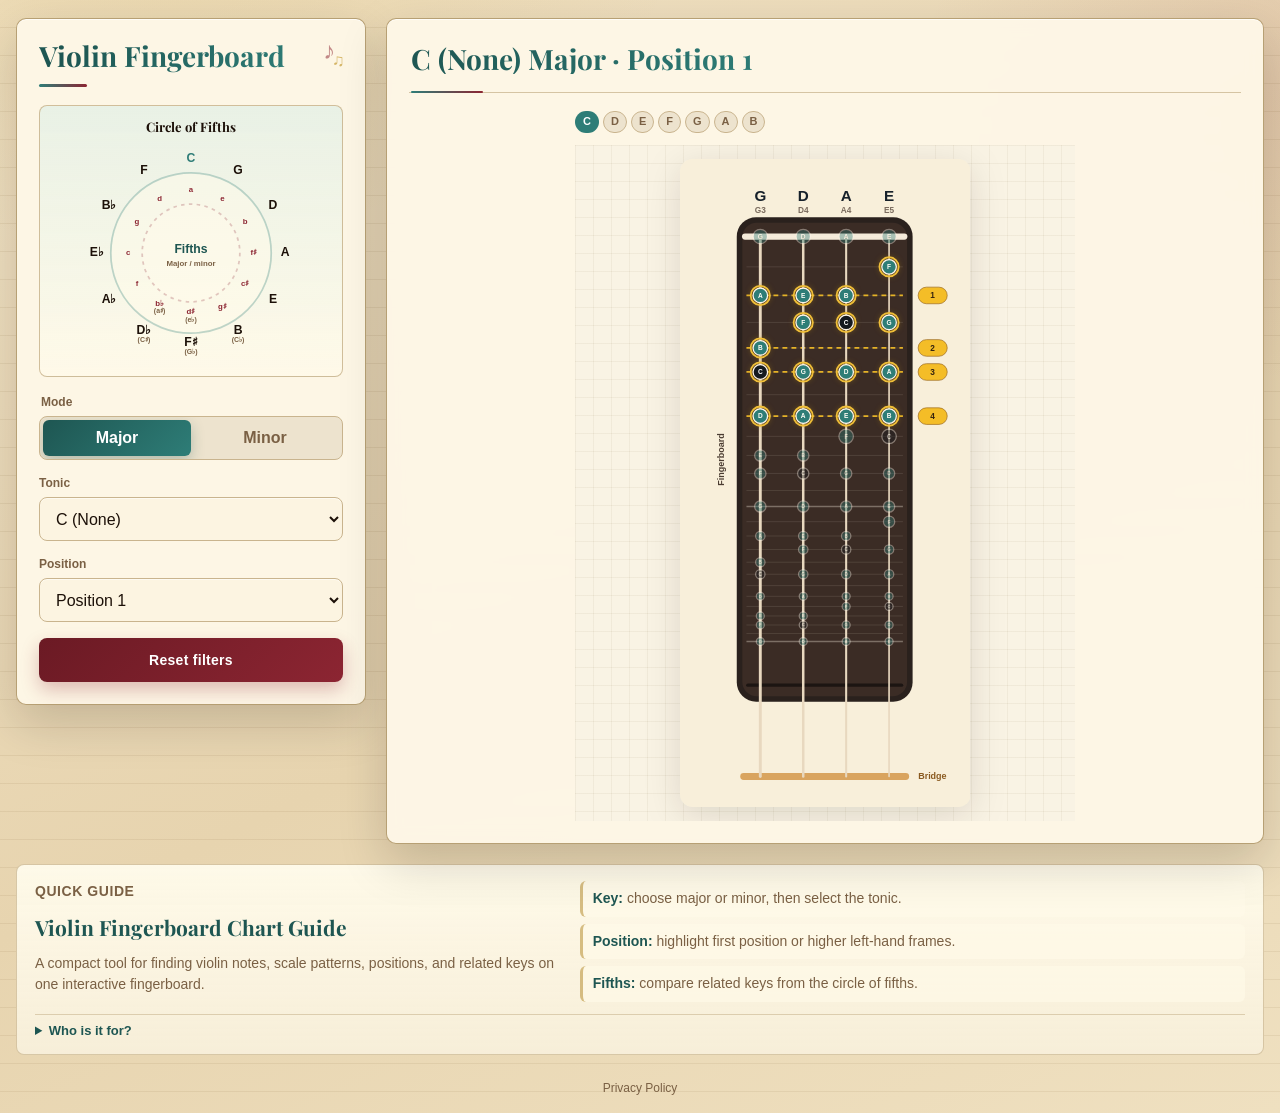
==== en/index.html @ b08e2e5d "Compact English guide layout" ====
<!doctype html>
<html lang="en" data-default-lang="en">
  <head>
    <meta charset="utf-8">
    <meta name="viewport" content="width=device-width, initial-scale=1">
    <meta name="google-site-verification" content="z76xjxY6kRkKO2FdSqYmMXT2T0Ag-CoBl6Cyi8DQak0" />
    <title>Violin Fingerboard Chart · Position Map · Circle of Fifths</title>
    <meta name="description" content="Free interactive violin fingerboard chart for notes, scales, keys, positions, and the circle of fifths. Choose a key and position to see scale patterns on the violin fingerboard.">
    <link rel="canonical" href="https://xiaoxiao0413.github.io/violin-fingerboard-map/">
    <link rel="alternate" hreflang="en" href="https://xiaoxiao0413.github.io/violin-fingerboard-map/">
    <link rel="alternate" hreflang="x-default" href="https://xiaoxiao0413.github.io/violin-fingerboard-map/">
    <meta property="og:title" content="Violin Fingerboard Chart · Position Map · Circle of Fifths">
    <meta property="og:description" content="Free interactive violin fingerboard chart for notes, scales, keys, positions, and the circle of fifths.">
    <meta property="og:type" content="website">
    <meta property="og:url" content="https://xiaoxiao0413.github.io/violin-fingerboard-map/">
    <meta property="og:image" content="https://xiaoxiao0413.github.io/violin-fingerboard-map/assets/og-image.png">
    <meta property="og:image:width" content="1200">
    <meta property="og:image:height" content="630">
    <meta name="twitter:card" content="summary_large_image">
    <meta name="twitter:title" content="Violin Fingerboard Chart · Position Map · Circle of Fifths">
    <meta name="twitter:description" content="Free interactive violin fingerboard chart for notes, scales, keys, positions, and the circle of fifths.">
    <meta name="twitter:image" content="https://xiaoxiao0413.github.io/violin-fingerboard-map/assets/og-image.png">
    <link rel="icon" href="../favicon.ico" sizes="any">
    <link rel="icon" type="image/svg+xml" href="../assets/favicon.svg">
    <link rel="apple-touch-icon" href="../assets/apple-touch-icon.png">
    <link rel="stylesheet" href="../styles.css?v=20260704-compact-guide">
    <script src="../app.js?v=20260703-no-x-scroll" defer></script>
    <script type="application/ld+json">
      {
        "@context": "https://schema.org",
        "@type": "WebApplication",
        "name": "Violin Fingerboard Chart",
        "url": "https://xiaoxiao0413.github.io/violin-fingerboard-map/",
        "applicationCategory": "EducationalApplication",
        "operatingSystem": "Any",
        "description": "Free interactive violin fingerboard chart for notes, scales, keys, positions, and the circle of fifths.",
        "inLanguage": "en",
        "isAccessibleForFree": true,
        "offers": {
          "@type": "Offer",
          "price": "0",
          "priceCurrency": "USD"
        },
        "creator": {
          "@type": "Person",
          "name": "xiaoxiao0413"
        }
      }
    </script>

    <!-- Google Analytics (GA4) -->
    <script async src="https://www.googletagmanager.com/gtag/js?id=G-2831V72LX2"></script>
    <script>
      window.dataLayer = window.dataLayer || [];
      function gtag(){dataLayer.push(arguments);}
      gtag('js', new Date());
      gtag('config', 'G-2831V72LX2');
    </script>
  </head>
  <body>
    <main class="app-shell">
      <section class="control-panel" aria-labelledby="app-title">
        <div class="brand-block">
          <h1 id="app-title" data-i18n="appTitle">Violin Fingerboard</h1>
        </div>

        <section class="fifths-wheel" aria-labelledby="fifths-title">
          <h2 id="fifths-title" data-i18n="circleTitle">Circle of Fifths for Violin</h2>
          <svg class="fifths-svg" viewBox="0 0 250 250" role="img" aria-label="Circle of Fifths">
            <circle class="fifths-ring" cx="125" cy="125" r="92" />
            <circle class="fifths-inner-ring" cx="125" cy="125" r="56" />
            <g class="fifths-major">
              <text x="125" y="17" data-key="c">C</text>
              <text x="179" y="31" data-key="g">G</text>
              <text x="219" y="71" data-key="d">D</text>
              <text x="233" y="125" data-key="a">A</text>
              <text x="219" y="179" data-key="e">E</text>
              <text x="179" y="214" data-key="b"><tspan x="179">B</tspan><tspan class="fifths-alt" x="179" dy="11">(C♭)</tspan></text>
              <text x="125" y="228" data-key="fs"><tspan x="125">F♯</tspan><tspan class="fifths-alt" x="125" dy="11">(G♭)</tspan></text>
              <text x="71" y="214" data-key="db"><tspan x="71">D♭</tspan><tspan class="fifths-alt" x="71" dy="11">(C♯)</tspan></text>
              <text x="31" y="179" data-key="ab">A♭</text>
              <text x="17" y="125" data-key="eb">E♭</text>
              <text x="31" y="71" data-key="bb">B♭</text>
              <text x="71" y="31" data-key="f">F</text>
            </g>
            <g class="fifths-minor">
              <text x="125" y="53" data-key="a">a</text>
              <text x="161" y="63" data-key="e">e</text>
              <text x="187" y="89" data-key="b">b</text>
              <text x="197" y="125" data-key="fs">f♯</text>
              <text x="187" y="161" data-key="cs">c♯</text>
              <text x="161" y="187" data-key="gs">g♯</text>
              <text x="125" y="193" data-key="ds"><tspan x="125">d♯</tspan><tspan class="fifths-alt" x="125" dy="9">(e♭)</tspan></text>
              <text x="89" y="183" data-key="bb"><tspan x="89">b♭</tspan><tspan class="fifths-alt" x="89" dy="9">(a♯)</tspan></text>
              <text x="63" y="161" data-key="f">f</text>
              <text x="53" y="125" data-key="c">c</text>
              <text x="63" y="89" data-key="g">g</text>
              <text x="89" y="63" data-key="d">d</text>
            </g>
            <text class="fifths-center" x="125" y="121" data-i18n="circleCenter">Fifths</text>
            <text class="fifths-center-sub" x="125" y="138" data-i18n="circleSub">Major / minor</text>
          </svg>
        </section>

        <form class="filters" id="filters">

          <fieldset class="field-group">
            <legend data-i18n="modeLabel">Mode</legend>
            <div class="segmented mode-segmented" role="radiogroup" aria-label="Mode">
              <label>
                <input type="radio" name="mode" value="major" checked>
                <span data-i18n="majorMode">Major</span>
              </label>
              <label>
                <input type="radio" name="mode" value="minor">
                <span data-i18n="minorMode">Minor</span>
              </label>
            </div>
          </fieldset>

          <label class="field">
            <span data-i18n="tonicLabel">Tonic</span>
            <select id="tonic" name="tonic"></select>
          </label>

          <label class="field">
            <span data-i18n="positionLabel">Position</span>
            <select id="position" name="position"></select>
          </label>

          <button class="reset-button" type="button" id="reset" data-i18n="resetButton">Reset filters</button>
        </form>

        <!-- Reserved ad slot (sidebar, ~300x250). Hidden until traffic justifies running ads.
             To activate: remove "ad-slot--reserved" class and drop the ad network's embed code inside. -->
        <div class="ad-slot ad-slot--sidebar ad-slot--reserved" aria-hidden="true" data-ad-slot="sidebar-300x250"></div>
      </section>

      <section class="result-panel" aria-live="polite">
        <div class="result-head">
          <div>
            <h2 id="result-title">All Keys · Major</h2>
          </div>
        </div>

        <div id="results" class="diagram-grid"></div>
      </section>

      <!-- Reserved ad slot (full-width banner, ~728x90 / responsive). Hidden until traffic justifies running ads. -->
      <div class="ad-slot ad-slot--banner ad-slot--reserved" aria-hidden="true" data-ad-slot="banner-728x90"></div>

      <section class="learning-guide" aria-labelledby="guide-title">
        <div class="guide-intro">
          <p class="guide-kicker">Quick guide</p>
          <h2 id="guide-title">Violin Fingerboard Chart Guide</h2>
          <p>
            A compact tool for finding violin notes, scale patterns, positions, and related keys on one
            interactive fingerboard.
          </p>
        </div>

        <ul class="guide-list">
          <li><strong>Key:</strong> choose major or minor, then select the tonic.</li>
          <li><strong>Position:</strong> highlight first position or higher left-hand frames.</li>
          <li><strong>Fifths:</strong> compare related keys from the circle of fifths.</li>
        </ul>

        <details class="guide-faq">
          <summary>Who is it for?</summary>
          <p>
            This chart is useful for beginners learning note names and for players reviewing violin scales,
            key signatures, and position changes. It supports major and minor scale views.
          </p>
        </details>
      </section>

      <footer class="site-footer">
        <a href="../privacy.html">Privacy Policy</a>
      </footer>
    </main>
  </body>
</html>
---- styles.css ----
@import url('https://fonts.googleapis.com/css2?family=Playfair+Display:ital,wght@0,500;0,700;0,900;1,500;1,700&display=swap');

/* ─── Unified Musical Colour System ─────────────────────────────
   Palette: Aged Parchment × Patina Brass × Violin Burgundy × India Ink
   ──────────────────────────────────────────────────────────────── */
:root {
  color-scheme: light;
  --ink:          #1c1008;          /* India ink – near-black warm */
  --muted:        #7a6044;          /* warm brown-gray */
  --soft:         #ede3ce;          /* light parchment */
  --line:         #c9b48e;          /* warm tan borders */
  --panel:        rgba(253, 246, 230, 0.98);   /* warm cream panel (lifts off bg) */
  --panel-solid:  #fcf4e1;          /* solid warm cream */
  --page:         #f5ecda;          /* parchment page */
  --teal:         #2e7d77;          /* patina brass / verdigris */
  --teal-dark:    #1e5652;          /* deep instrument metal */
  --teal-soft:    #d2eeeb;          /* light teal tint */
  --accent:       #8c2532;          /* deep burgundy – violin red */
  --accent-soft:  #f2dde0;          /* light blush */
  --gold:         #b8870c;          /* dark goldenrod */
  --gold-soft:    #fdf0c4;
  --string:       #3d2b18;          /* warm dark brown */
  --shadow:       0 18px 48px rgba(20, 10, 4, 0.17);
  --shadow-soft:  0 8px 24px rgba(20, 10, 4, 0.10);
  /* Typography: serif only for page titles, sans everywhere else.
     CJK falls through to YaHei/PingFang so Chinese matches the body. */
  --font-sans:  Inter, "Segoe UI", "Microsoft YaHei", "PingFang SC", Arial, sans-serif;
  --font-serif: 'Playfair Display', Georgia, "Microsoft YaHei", "PingFang SC", serif;
}

* {
  box-sizing: border-box;
}

/* ─── Page Background: Warm Parchment + Ruled Staff Lines ────── */
body {
  margin: 0;
  min-height: 100vh;
  overflow-x: hidden;
  color: var(--ink);
  background:
    repeating-linear-gradient(
      transparent 0, transparent 27px,
      rgba(110, 78, 32, 0.085) 27px, rgba(110, 78, 32, 0.085) 28px
    ),
    radial-gradient(ellipse 900px 600px at 8% -8%, rgba(184, 135, 12, 0.14), transparent 62%),
    radial-gradient(ellipse 700px 500px at 102% 6%, rgba(140, 37, 50, 0.10), transparent 58%),
    linear-gradient(155deg, #f1e2c4 0%, #e7d4af 55%, #efe0c0 100%);
  background-size: auto, 140% 140%, 140% 140%, auto;
  background-position: 0 0, 0% 0%, 100% 0%, 0 0;
  animation: drift-blobs 30s ease-in-out infinite alternate;
  font-family: var(--font-sans);
}

@keyframes drift-blobs {
  0%   { background-position: 0 0, 0%  0%,  100% 0%, 0 0; }
  100% { background-position: 0 0, 7% 12%,  90% 16%, 0 0; }
}

button,
select,
input {
  font: inherit;
}

button,
select {
  transition: border-color 0.18s ease, background 0.18s ease,
              box-shadow 0.18s ease, transform 0.18s ease;
}

/* ─── Layout Shell ───────────────────────────────────────────── */
.app-shell {
  display: grid;
  grid-template-columns: minmax(270px, 350px) minmax(0, 1fr);
  gap: 20px;
  width: min(1440px, calc(100% - 32px));
  min-height: 100vh;
  margin: 0 auto;
  padding: 18px 0;
}

.control-panel,
.result-panel {
  background: var(--panel);
  border: 1px solid rgba(176, 150, 104, 0.9);
  border-radius: 10px;
  box-shadow:
    0 1px 0 rgba(255, 255, 255, 0.7) inset,
    var(--shadow);
  backdrop-filter: blur(8px);
}

/* ─── Control Panel ──────────────────────────────────────────── */
.control-panel {
  position: sticky;
  top: 16px;
  align-self: start;
  display: flex;
  flex-direction: column;
  gap: 16px;
  padding: 22px;
}

/* ─── Brand Block ────────────────────────────────────────────── */
.brand-block {
  position: relative;
  padding-bottom: 2px;
}

.brand-block::before {
  position: absolute;
  top: -4px;
  right: 8px;
  color: var(--accent);
  font-size: 24px;
  opacity: 0.52;
  content: "♪";
  animation: note-float 4s ease-in-out infinite;
}

.brand-block::after {
  position: absolute;
  top: 10px;
  right: -2px;
  color: var(--gold);
  font-size: 17px;
  opacity: 0.58;
  content: "♫";
  animation: note-float 4s ease-in-out infinite 1.2s;
}

@keyframes note-float {
  0%, 100% { transform: translateY(0) rotate(0deg); }
  50%       { transform: translateY(-6px) rotate(7deg); }
}

/* ─── Typography ─────────────────────────────────────────────── */
.eyebrow {
  margin: 0 0 8px;
  color: var(--teal-dark);
  font-family: var(--font-sans);
  font-size: 11px;
  font-weight: 700;
  letter-spacing: 0.08em;
  text-transform: uppercase;
}

h1,
h2,
h3,
p {
  margin-top: 0;
}

h1 {
  margin-bottom: 0;
  font-family: var(--font-serif);
  font-size: 28px;
  line-height: 1.1;
  letter-spacing: 0;
  background: linear-gradient(115deg, var(--teal-dark) 5%, var(--teal) 40%, var(--accent) 75%, var(--gold) 100%);
  background-size: 220% 100%;
  background-clip: text;
  -webkit-background-clip: text;
  color: transparent;
  -webkit-text-fill-color: transparent;
  animation: title-shine 9s ease-in-out infinite alternate;
}

@keyframes title-shine {
  0%   { background-position: 0% 50%; }
  100% { background-position: 100% 50%; }
}

h1::after {
  display: block;
  width: 48px;
  height: 3px;
  margin-top: 12px;
  border-radius: 999px;
  background: linear-gradient(90deg, var(--teal), var(--accent));
  content: "";
}

h2 {
  margin-bottom: 0;
  font-family: var(--font-serif);
  font-size: 28px;
  line-height: 1.12;
  letter-spacing: 0;
}

/* ─── Circle of Fifths ───────────────────────────────────────── */
.fifths-wheel {
  display: grid;
  gap: 10px;
  justify-items: center;
  padding: 13px 12px 14px;
  border: 1px solid rgba(201, 180, 142, 0.85);
  border-radius: 8px;
  background:
    linear-gradient(180deg, rgba(210, 238, 235, 0.45), rgba(255, 250, 233, 0.95)),
    var(--panel-solid);
}

.fifths-wheel h2 {
  margin: 0;
  color: var(--ink);
  font-size: 13px;
  font-weight: 700;
  line-height: 1.2;
}

.fifths-svg {
  display: block;
  width: min(100%, 218px);
  height: auto;
}

.fifths-ring {
  fill: rgba(255, 250, 233, 0.45);
  stroke: rgba(46, 125, 119, 0.3);
  stroke-width: 2;
}

.fifths-inner-ring {
  fill: rgba(255, 250, 233, 0.38);
  stroke: rgba(140, 37, 50, 0.24);
  stroke-width: 2;
  stroke-dasharray: 4 5;
}

.fifths-major text,
.fifths-minor text,
.fifths-center,
.fifths-center-sub {
  text-anchor: middle;
  dominant-baseline: middle;
}

.fifths-major text {
  fill: var(--ink);
  font-size: 14px;
  font-weight: 900;
}

.fifths-minor text {
  fill: var(--accent);
  font-size: 9px;
  font-weight: 900;
}

.fifths-center {
  fill: var(--teal-dark);
  font-size: 14px;
  font-weight: 900;
}

.fifths-center-sub {
  fill: var(--muted);
  font-size: 9px;
  font-weight: 800;
}

.fifths-alt {
  fill: var(--muted);
  font-size: 8px;
  font-weight: 800;
}

/* Interactive circle of fifths */
.fifths-major text[data-key],
.fifths-minor text[data-key] {
  cursor: pointer;
  transition: fill 0.15s ease;
}

.fifths-major text[data-key]:hover {
  fill: var(--teal);
}

.fifths-minor text[data-key]:hover {
  fill: var(--teal-dark);
}

.fifths-major text[data-selected],
.fifths-minor text[data-selected] {
  fill: var(--teal);
}

/* ─── Filters ────────────────────────────────────────────────── */
.filters {
  display: grid;
  gap: 16px;
  padding-top: 2px;
}

.field-group {
  min-width: 0;
  margin: 0;
  padding: 0;
  border: 0;
}

legend,
.field > span {
  display: block;
  margin-bottom: 7px;
  color: var(--muted);
  font-size: 12px;
  font-weight: 800;
}

/* Mode Toggle */
.segmented {
  display: grid;
  grid-template-columns: 1fr 1fr;
  width: 100%;
  min-height: 44px;
  overflow: hidden;
  padding: 3px;
  border: 1px solid var(--line);
  border-radius: 8px;
  background: var(--soft);
}

.mode-segmented {
  grid-template-columns: repeat(2, minmax(0, 1fr));
}

.segmented label {
  position: relative;
  display: grid;
  min-width: 0;
  cursor: pointer;
}

.segmented input {
  position: absolute;
  inset: 0;
  opacity: 0;
}

.segmented span {
  display: grid;
  place-items: center;
  min-height: 36px;
  padding: 0 12px;
  color: var(--muted);
  font-weight: 800;
  border-radius: 6px;
  transition: background 0.2s ease, color 0.2s ease, box-shadow 0.2s ease;
}

.segmented input:checked + span {
  color: #ffffff;
  background: linear-gradient(135deg, var(--teal-dark), var(--teal));
  box-shadow: 0 5px 14px rgba(30, 86, 82, 0.28);
}

.segmented label:hover span {
  color: var(--teal-dark);
}

.segmented label:hover input:checked + span {
  color: #ffffff;
}

.segmented input:focus-visible + span {
  outline: 3px solid rgba(46, 125, 119, 0.28);
  outline-offset: -3px;
}

.field {
  display: block;
}

/* Dropdowns */
select,
input[type="number"] {
  width: 100%;
  min-height: 44px;
  padding: 0 38px 0 12px;
  color: var(--ink);
  border: 1px solid var(--line);
  border-radius: 8px;
  background: var(--panel-solid);
  box-shadow: inset 0 1px 0 rgba(255, 255, 255, 0.55);
}

select:hover,
input[type="number"]:hover {
  border-color: rgba(46, 125, 119, 0.45);
}

input[type="number"] {
  padding-right: 12px;
}

select:focus,
input[type="number"]:focus {
  outline: 3px solid rgba(46, 125, 119, 0.2);
  border-color: var(--teal);
}

/* Reset Button – Burgundy, musical feel */
.reset-button {
  min-height: 44px;
  color: #ffffff;
  border: 0;
  border-radius: 8px;
  background: linear-gradient(135deg, #6b1a24, var(--accent));
  box-shadow: 0 8px 18px rgba(140, 37, 50, 0.28);
  cursor: pointer;
  font-family: var(--font-sans);
  font-weight: 700;
  font-size: 14px;
  letter-spacing: 0.02em;
  transition: box-shadow 0.2s ease, background 0.2s ease, transform 0.2s ease;
}

.reset-button:hover {
  transform: translateY(-1px);
  box-shadow: 0 12px 24px rgba(140, 37, 50, 0.36);
}

.reset-button:active {
  transform: translateY(0);
}

/* ─── Result Panel ───────────────────────────────────────────── */
.result-panel {
  display: flex;
  flex-direction: column;
  gap: 18px;
  min-width: 0;
  padding: 22px;
}

.result-head {
  position: relative;
  display: flex;
  align-items: flex-start;
  justify-content: space-between;
  gap: 16px;
  padding: 2px 2px 18px;
  border-bottom: 1px solid rgba(201, 180, 142, 0.75);
}

/* Gradient accent line under result heading */
.result-head::after {
  position: absolute;
  left: 2px;
  bottom: -1px;
  width: 72px;
  height: 2px;
  border-radius: 999px;
  background: linear-gradient(90deg, var(--teal), var(--accent));
  content: "";
}

/* Result title gradient */
#result-title {
  background: linear-gradient(115deg, var(--teal-dark) 0%, var(--teal) 48%, var(--accent) 100%);
  background-size: 220% 100%;
  background-clip: text;
  -webkit-background-clip: text;
  color: transparent;
  -webkit-text-fill-color: transparent;
  animation: title-shine 9s ease-in-out infinite alternate;
}

/* ─── Diagram Grid ───────────────────────────────────────────── */
.diagram-grid {
  display: grid;
  grid-template-columns: repeat(auto-fill, minmax(290px, 1fr));
  gap: 18px;
  align-items: start;
}

.diagram-grid[data-layout="single"] {
  grid-template-columns: minmax(290px, 500px);
  justify-content: center;
}

/* 单图布局：去掉多余的卡片包装，避免与结果面板形成「框中框」 */
.diagram-grid[data-layout="single"] .diagram-card {
  border: 0;
  border-radius: 0;
  background: transparent;
  box-shadow: none;
}

.diagram-grid[data-layout="single"] .diagram-card:hover {
  transform: none;
  box-shadow: none;
}

.diagram-grid[data-layout="single"] .formula-card-head {
  padding: 0 0 12px;
  background: none;
  border-bottom: 0;
}

.diagram-grid[data-layout="single"] .formula-card-head::after {
  content: none;
}

.diagram-grid[data-layout="single"] .fingerboard-media {
  padding-left: 0;
  padding-right: 0;
}

/* ─── Diagram Card ───────────────────────────────────────────── */
.diagram-card {
  min-width: 0;
  overflow: hidden;
  border: 1px solid rgba(201, 180, 142, 0.8);
  border-top: 4px solid var(--key-color, var(--teal));
  border-radius: 8px;
  background: var(--panel-solid);
  box-shadow: var(--shadow-soft);
  animation: card-in 0.26s ease both;
  transition: transform 0.2s ease, border-color 0.2s ease, box-shadow 0.2s ease;
}

.diagram-card:hover {
  border-color: rgba(110, 78, 32, 0.22);
  border-top-color: var(--key-color, var(--teal));
  box-shadow: 0 16px 36px rgba(20, 10, 4, 0.18);
  transform: translateY(-2px);
}

.formula-card {
  display: grid;
  grid-template-rows: auto auto auto;
}

/* Card header with subtle parchment + musical watermark */
.formula-card-head {
  position: relative;
  display: grid;
  gap: 6px;
  padding: 15px 16px 13px;
  border-bottom: 1px solid rgba(201, 180, 142, 0.65);
  background: linear-gradient(180deg, var(--panel-solid), rgba(245, 236, 213, 0.55));
  overflow: hidden;
}

.formula-card-head::after {
  content: "♩";
  position: absolute;
  right: 10px;
  bottom: 5px;
  font-size: 30px;
  color: var(--key-color, var(--teal));
  opacity: 0.1;
  pointer-events: none;
  line-height: 1;
}

.formula-card-head h3 {
  margin: 0;
  padding: 0;
  font-family: var(--font-sans);
  font-weight: 800;
  color: var(--key-color, var(--teal-dark));
  font-size: 17px;
  line-height: 1.25;
  border-radius: 0;
  background: none;
}

.formula-card-head p {
  margin: 0;
  color: var(--muted);
  font-size: 13px;
  font-weight: 700;
  line-height: 1.35;
}

/* Scale note badges */
.scale-notes {
  display: flex;
  flex-wrap: wrap;
  gap: 4px;
  margin: 0;
}

.scale-note {
  display: inline-flex;
  align-items: center;
  padding: 1px 7px;
  font-size: 11px;
  font-weight: 800;
  color: var(--muted);
  background: var(--soft);
  border: 1px solid var(--line);
  border-radius: 999px;
  line-height: 1.6;
}

.scale-note-tonic {
  color: #ffffff;
  background: var(--key-color, var(--teal));
  border-color: transparent;
}

/* ─── Fingerboard Diagram ────────────────────────────────────── */
.fingerboard-media {
  position: relative;
  display: flex;
  justify-content: center;
  min-width: 0;
  padding: 14px;
  overflow: hidden;
  /* Warm grid – like manuscript staff paper */
  background:
    linear-gradient(rgba(110, 78, 32, 0.06) 1px, transparent 1px),
    linear-gradient(90deg, rgba(110, 78, 32, 0.06) 1px, transparent 1px),
    #f9f3e4;
  background-size: 18px 18px, 18px 18px, auto;
  cursor: zoom-in;
}

/* Zoom hint icon */
.fingerboard-media::after {
  content: "⤢";
  position: absolute;
  bottom: 10px;
  right: 10px;
  width: 26px;
  height: 26px;
  display: flex;
  align-items: center;
  justify-content: center;
  font-size: 13px;
  color: var(--teal-dark);
  background: rgba(255, 250, 233, 0.92);
  border: 1px solid rgba(46, 125, 119, 0.22);
  border-radius: 50%;
  opacity: 0;
  transition: opacity 0.2s ease;
  pointer-events: none;
}

.fingerboard-media:hover::after {
  opacity: 1;
}

.fingerboard-svg {
  display: block;
  width: auto;
  height: auto;
  max-width: min(100%, 430px);
  max-height: 72vh;
  border-radius: 8px;
  filter: drop-shadow(0 8px 18px rgba(20, 10, 4, 0.12));
}

.fingerboard-svg text,
.fifths-svg text {
  font-family: var(--font-sans);
}

.fingerboard-media:focus-visible .fingerboard-svg {
  outline: 3px solid rgba(46, 125, 119, 0.28);
  outline-offset: 2px;
}

/* Note dots */
.note-dot {
  transition: opacity 0.15s ease, filter 0.15s ease;
}

.note-dot.note-dim {
  opacity: 0.38;
}

.note-dot.note-in-position circle:last-of-type {
  filter: drop-shadow(0 0 5px rgba(184, 135, 12, 0.9));
}

/* ─── Animations ─────────────────────────────────────────────── */
@keyframes card-in {
  from {
    opacity: 0;
    transform: translateY(8px);
  }
  to {
    opacity: 1;
    transform: none;
  }
}

@media (prefers-reduced-motion: reduce) {
  *,
  *::before,
  *::after {
    animation: none !important;
    transition: none !important;
  }
}

/* ─── Diagram Media (image-based cards, legacy) ──────────────── */
.diagram-media {
  position: relative;
  display: grid;
  place-items: center;
  min-height: 380px;
  padding: 70px 28px 28px;
  overflow: hidden;
  background:
    linear-gradient(rgba(110, 78, 32, 0.06) 1px, transparent 1px),
    linear-gradient(90deg, rgba(110, 78, 32, 0.06) 1px, transparent 1px),
    linear-gradient(180deg, #fdf8ec, #f5ecda);
  background-size: 22px 22px, 22px 22px, auto;
}

.diagram-pill {
  position: absolute;
  top: 18px;
  left: 50%;
  z-index: 2;
  max-width: calc(100% - 34px);
  padding: 8px 14px 10px;
  color: #ffffff;
  font-family: var(--font-sans);
  font-size: 22px;
  font-weight: 800;
  line-height: 1;
  text-align: center;
  white-space: nowrap;
  border-radius: 8px;
  background: var(--teal-dark);
  box-shadow: 0 8px 16px rgba(30, 86, 82, 0.24);
  transform: translateX(-50%);
}

.position-mark {
  position: absolute;
  top: 78px;
  right: 24px;
  z-index: 2;
  color: var(--ink);
  font-weight: 900;
}

.diagram-image {
  position: relative;
  z-index: 1;
  display: block;
  width: min(82%, 260px);
  border-radius: 8px;
  box-shadow: 0 10px 22px rgba(20, 10, 4, 0.15);
  cursor: zoom-in;
  transition: transform 0.18s ease;
}

.diagram-svg {
  display: block;
  width: 100%;
  height: auto;
}

.diagram-image:hover,
.diagram-image:focus-visible {
  transform: scale(1.02);
}

.diagram-image:focus-visible {
  outline: 3px solid rgba(46, 125, 119, 0.42);
  outline-offset: 2px;
}

.diagram-missing {
  display: grid;
  place-items: center;
  width: min(78%, 250px);
  min-height: 220px;
  color: var(--muted);
  border: 2px dashed var(--line);
  border-radius: 8px;
  background: rgba(255, 250, 233, 0.6);
}

/* ─── Lightbox ───────────────────────────────────────────────── */
.lightbox {
  max-width: min(94vw, 620px);
  padding: 16px;
  border: 0;
  border-radius: 8px;
  background: var(--panel-solid);
  box-shadow: var(--shadow);
}

.lightbox::backdrop {
  background: rgba(18, 9, 4, 0.74);
  backdrop-filter: blur(6px);
}

@keyframes lightbox-in {
  from {
    opacity: 0;
    transform: scale(0.94) translateY(10px);
  }
  to {
    opacity: 1;
    transform: none;
  }
}

.lightbox[open] {
  animation: lightbox-in 0.28s cubic-bezier(0.34, 1.1, 0.64, 1) both;
}

.lightbox figure {
  margin: 0;
  text-align: center;
}

.lightbox-media {
  margin: 0 auto;
  width: min(84vw, 480px);
}

.lightbox-media svg {
  display: block;
  width: 100%;
  height: auto;
  max-height: 78vh;
  border-radius: 8px;
}

.lightbox figcaption {
  margin-top: 10px;
  color: var(--ink);
  font-family: var(--font-sans);
  font-weight: 700;
}

.lightbox-close {
  position: absolute;
  top: 10px;
  right: 10px;
  width: 36px;
  height: 36px;
  display: grid;
  place-items: center;
  color: #ffffff;
  font-size: 22px;
  line-height: 1;
  border: 0;
  border-radius: 50%;
  background: var(--teal-dark);
  cursor: pointer;
  transition: background 0.15s ease, transform 0.15s ease;
}

.lightbox-close::before {
  content: "×";
}

.lightbox-close:hover {
  background: var(--accent);
  transform: scale(1.06) rotate(90deg);
}

/* ─── Diagram Caption (legacy image cards) ───────────────────── */
.diagram-caption {
  display: grid;
  grid-template-columns: auto minmax(0, 1fr);
  gap: 8px 12px;
  align-items: center;
  min-height: 74px;
  padding: 12px 14px 14px;
  border-top: 1px solid rgba(201, 180, 142, 0.75);
  background: rgba(255, 250, 233, 0.7);
}

h3 {
  margin-bottom: 0;
  padding: 6px 10px;
  color: var(--ink);
  font-family: var(--font-sans);
  font-weight: 700;
  font-size: 16px;
  line-height: 1.25;
  border-radius: 6px;
  background: var(--teal-soft);
}

.diagram-caption p {
  margin-bottom: 0;
  color: var(--muted);
  font-size: 13px;
  line-height: 1.35;
}

/* ─── Responsive ─────────────────────────────────────────────── */
@media (max-width: 960px) {
  .control-panel {
    position: static;
  }
}

@media (max-width: 760px) {
  html,
  body {
    width: 100%;
    max-width: 100%;
    overflow-x: hidden;
  }

  .app-shell {
    grid-template-columns: 1fr;
    width: 100%;
    max-width: 100%;
    min-height: auto;
    margin: 0;
    padding: 10px;
    overflow-x: hidden;
  }

  .control-panel,
  .result-panel {
    width: 100%;
    max-width: 100%;
    min-width: 0;
    padding: 18px;
    overflow: hidden;
  }

  .control-panel {
    gap: 14px;
  }

  h1 {
    font-size: 24px;
  }

  h2 {
    font-size: 23px;
  }

  .result-head {
    flex-direction: column;
    align-items: stretch;
  }

  .diagram-grid {
    width: 100%;
    min-width: 0;
    grid-template-columns: 1fr;
    gap: 16px;
  }

  .diagram-grid[data-layout="single"] {
    grid-template-columns: 1fr;
  }

  .diagram-card,
  .formula-card,
  .fingerboard-media {
    width: 100%;
    max-width: 100%;
    min-width: 0;
  }

  .fingerboard-svg {
    width: 100%;
    max-width: 100%;
  }

  .diagram-media {
    min-height: 340px;
  }

  .diagram-pill {
    font-size: 20px;
  }

}

/* ─── Learning Guide / SEO Content ───────────────────────────── */
.learning-guide {
  grid-column: 1 / -1;
  display: grid;
  grid-template-columns: minmax(0, 0.95fr) minmax(0, 1.2fr);
  gap: 12px 18px;
  min-width: 0;
  padding: 16px 18px;
  border: 1px solid rgba(201, 180, 142, 0.72);
  border-radius: 8px;
  background:
    linear-gradient(180deg, rgba(255, 250, 233, 0.92), rgba(245, 236, 213, 0.82)),
    var(--panel);
  color: var(--ink);
}

.guide-intro {
  display: grid;
  gap: 6px;
}

.learning-guide h2,
.learning-guide p,
.learning-guide summary {
  margin: 0;
}

.guide-kicker {
  color: var(--gold);
  font-size: 11px;
  font-weight: 900;
  letter-spacing: 0.04em;
  text-transform: uppercase;
}

.learning-guide h2 {
  color: var(--teal-dark);
  font-family: var(--font-serif);
  font-size: 21px;
  line-height: 1.18;
}

.learning-guide p {
  max-width: 70ch;
  color: var(--muted);
  font-size: 14px;
  line-height: 1.45;
}

.guide-list {
  display: grid;
  gap: 7px;
  list-style: none;
  margin: 0;
  padding: 0;
}

.guide-list li {
  min-width: 0;
  padding: 8px 10px;
  border-left: 3px solid rgba(180, 138, 46, 0.55);
  border-radius: 6px;
  background: rgba(255, 250, 233, 0.62);
  color: var(--muted);
  font-size: 14px;
  line-height: 1.4;
}

.guide-list strong {
  color: var(--teal-dark);
}

.guide-faq {
  display: grid;
  gap: 8px;
  grid-column: 1 / -1;
  min-width: 0;
  padding-top: 8px;
  border-top: 1px solid rgba(201, 180, 142, 0.58);
}

.guide-faq summary {
  width: fit-content;
  color: var(--teal-dark);
  font-size: 13px;
  font-weight: 900;
  cursor: pointer;
}

@media (max-width: 760px) {
  .learning-guide {
    grid-template-columns: 1fr;
    gap: 10px;
    margin-top: 16px;
    padding: 14px;
  }

  .learning-guide h2 {
    font-size: 20px;
  }

  .learning-guide p {
    font-size: 13px;
    line-height: 1.42;
  }

  .guide-list {
    gap: 6px;
  }

  .guide-list li {
    font-size: 13px;
    padding: 7px 9px;
  }
}

/* ─── Reserved Ad Slots ──────────────────────────────────────────
   Hidden placeholders for future ad placements. To go live:
   remove the "ad-slot--reserved" class from the markup and insert
   the ad network's embed code inside the container.
   ──────────────────────────────────────────────────────────────── */
.ad-slot {
  display: flex;
  align-items: center;
  justify-content: center;
  border: 1px dashed var(--line);
  border-radius: 8px;
  background: rgba(237, 227, 206, 0.4);
  color: var(--muted);
  font-size: 11px;
}

.ad-slot--reserved {
  display: none;
}

.ad-slot--sidebar {
  width: 100%;
  min-height: 250px;
}

.ad-slot--banner {
  grid-column: 1 / -1;
  width: 100%;
  min-height: 90px;
  margin: 4px 0;
}

/* ─── Static Pages (privacy, 404) ────────────────────────────────── */
.static-page {
  display: flex;
  justify-content: center;
  width: min(1440px, calc(100% - 32px));
  min-height: 100vh;
  margin: 0 auto;
  padding: 48px 0;
}

.static-card {
  width: 100%;
  max-width: 640px;
  padding: 36px 40px;
  background: var(--panel);
  border: 1px solid rgba(201, 180, 142, 0.8);
  border-radius: 8px;
  box-shadow: var(--shadow);
  color: var(--ink);
  line-height: 1.7;
}

.static-card h1 {
  margin: 6px 0 4px;
  color: var(--accent);
}

.static-card h2 {
  margin-top: 26px;
  margin-bottom: 6px;
  font-size: 18px;
  color: var(--teal-dark);
}

.static-card p {
  color: var(--muted);
  font-size: 15px;
}

.static-card a {
  color: var(--teal-dark);
  text-decoration: underline;
}

.static-back {
  display: inline-block;
  margin-bottom: 18px;
  color: var(--teal-dark);
  font-weight: 700;
  text-decoration: none;
}

.static-back:hover {
  text-decoration: underline;
}

.static-updated {
  margin-top: -4px;
  font-size: 13px;
  font-style: italic;
}

.static-card--center {
  text-align: center;
}

.static-404-code {
  margin: 0;
  color: var(--accent);
  font-family: 'Playfair Display', Georgia, serif;
  font-size: 72px;
  font-weight: 900;
}

.static-home-link {
  display: inline-block;
  margin-top: 18px;
  text-decoration: none;
}

.site-footer {
  grid-column: 1 / -1;
  padding: 6px 4px 0;
  text-align: center;
  font-size: 12px;
}

.site-footer a {
  color: var(--muted);
  text-decoration: none;
}

.site-footer a:hover {
  color: var(--teal-dark);
  text-decoration: underline;
}

.static-card a.reset-button,
.static-card a.static-home-link {
  color: #ffffff;
  text-decoration: none;
}
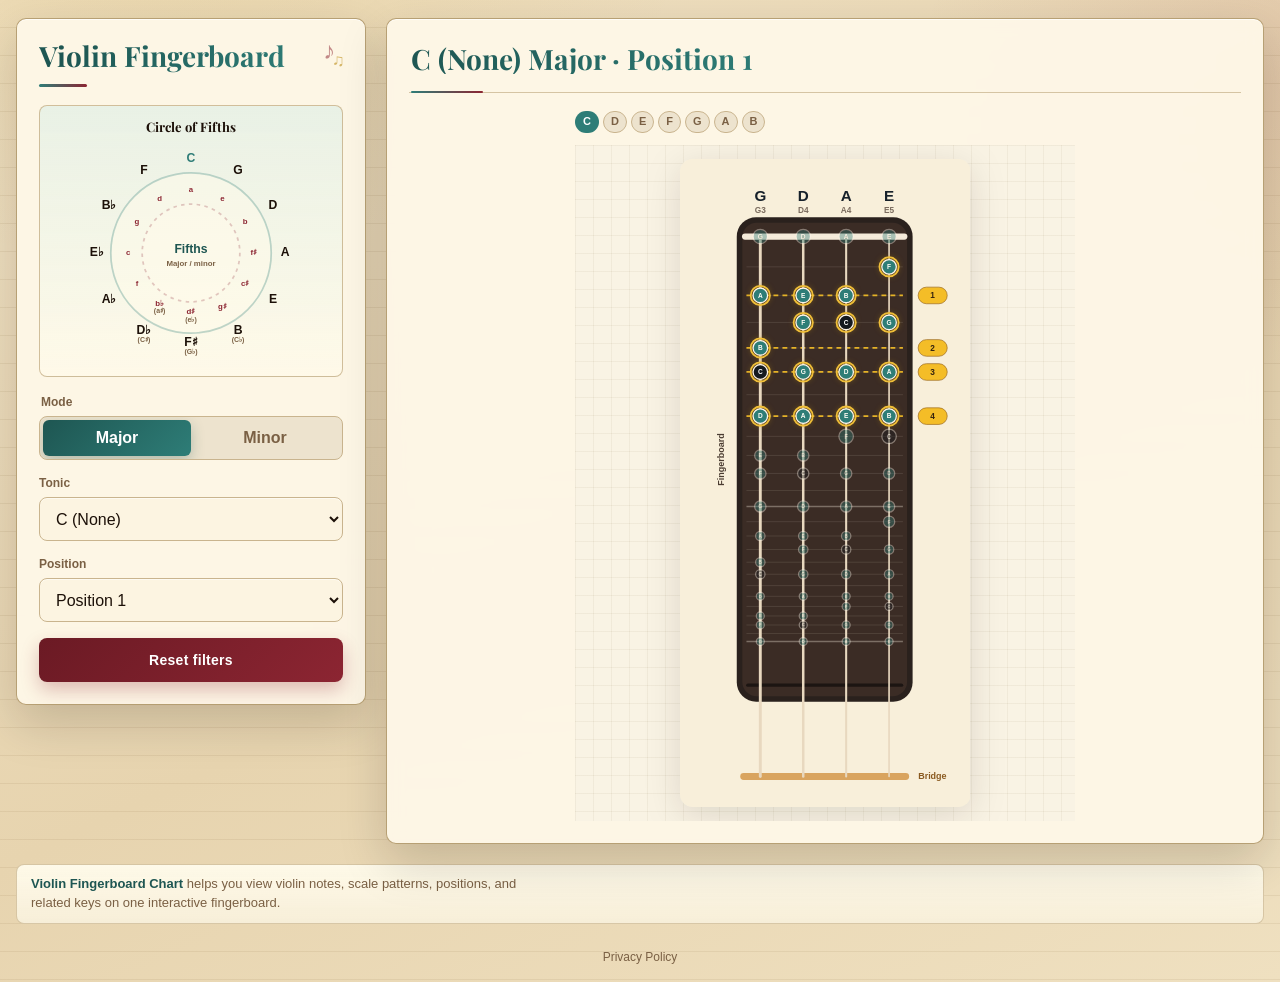
==== commit 290daea6: "Reduce guide to one-line intro" ====
--- a/en/index.html
+++ b/en/index.html
@@ -1,182 +1,164 @@
-<!doctype html>
-<html lang="en" data-default-lang="en">
-  <head>
-    <meta charset="utf-8">
-    <meta name="viewport" content="width=device-width, initial-scale=1">
-    <meta name="google-site-verification" content="z76xjxY6kRkKO2FdSqYmMXT2T0Ag-CoBl6Cyi8DQak0" />
-    <title>Violin Fingerboard Chart · Position Map · Circle of Fifths</title>
+<!doctype html>
+<html lang="en" data-default-lang="en">
+  <head>
+    <meta charset="utf-8">
+    <meta name="viewport" content="width=device-width, initial-scale=1">
+    <meta name="google-site-verification" content="z76xjxY6kRkKO2FdSqYmMXT2T0Ag-CoBl6Cyi8DQak0" />
+    <title>Violin Fingerboard Chart · Position Map · Circle of Fifths</title>
     <meta name="description" content="Free interactive violin fingerboard chart for notes, scales, keys, positions, and the circle of fifths. Choose a key and position to see scale patterns on the violin fingerboard.">
-    <link rel="canonical" href="https://xiaoxiao0413.github.io/violin-fingerboard-map/">
-    <link rel="alternate" hreflang="en" href="https://xiaoxiao0413.github.io/violin-fingerboard-map/">
-    <link rel="alternate" hreflang="x-default" href="https://xiaoxiao0413.github.io/violin-fingerboard-map/">
-    <meta property="og:title" content="Violin Fingerboard Chart · Position Map · Circle of Fifths">
+    <link rel="canonical" href="https://xiaoxiao0413.github.io/violin-fingerboard-map/">
+    <link rel="alternate" hreflang="en" href="https://xiaoxiao0413.github.io/violin-fingerboard-map/">
+    <link rel="alternate" hreflang="x-default" href="https://xiaoxiao0413.github.io/violin-fingerboard-map/">
+    <meta property="og:title" content="Violin Fingerboard Chart · Position Map · Circle of Fifths">
     <meta property="og:description" content="Free interactive violin fingerboard chart for notes, scales, keys, positions, and the circle of fifths.">
-    <meta property="og:type" content="website">
-    <meta property="og:url" content="https://xiaoxiao0413.github.io/violin-fingerboard-map/">
-    <meta property="og:image" content="https://xiaoxiao0413.github.io/violin-fingerboard-map/assets/og-image.png">
-    <meta property="og:image:width" content="1200">
-    <meta property="og:image:height" content="630">
-    <meta name="twitter:card" content="summary_large_image">
-    <meta name="twitter:title" content="Violin Fingerboard Chart · Position Map · Circle of Fifths">
+    <meta property="og:type" content="website">
+    <meta property="og:url" content="https://xiaoxiao0413.github.io/violin-fingerboard-map/">
+    <meta property="og:image" content="https://xiaoxiao0413.github.io/violin-fingerboard-map/assets/og-image.png">
+    <meta property="og:image:width" content="1200">
+    <meta property="og:image:height" content="630">
+    <meta name="twitter:card" content="summary_large_image">
+    <meta name="twitter:title" content="Violin Fingerboard Chart · Position Map · Circle of Fifths">
     <meta name="twitter:description" content="Free interactive violin fingerboard chart for notes, scales, keys, positions, and the circle of fifths.">
-    <meta name="twitter:image" content="https://xiaoxiao0413.github.io/violin-fingerboard-map/assets/og-image.png">
-    <link rel="icon" href="../favicon.ico" sizes="any">
-    <link rel="icon" type="image/svg+xml" href="../assets/favicon.svg">
-    <link rel="apple-touch-icon" href="../assets/apple-touch-icon.png">
-    <link rel="stylesheet" href="../styles.css?v=20260704-compact-guide">
+    <meta name="twitter:image" content="https://xiaoxiao0413.github.io/violin-fingerboard-map/assets/og-image.png">
+    <link rel="icon" href="../favicon.ico" sizes="any">
+    <link rel="icon" type="image/svg+xml" href="../assets/favicon.svg">
+    <link rel="apple-touch-icon" href="../assets/apple-touch-icon.png">
+    <link rel="stylesheet" href="../styles.css?v=20260704-mini-guide">
     <script src="../app.js?v=20260703-no-x-scroll" defer></script>
-    <script type="application/ld+json">
-      {
-        "@context": "https://schema.org",
-        "@type": "WebApplication",
-        "name": "Violin Fingerboard Chart",
-        "url": "https://xiaoxiao0413.github.io/violin-fingerboard-map/",
-        "applicationCategory": "EducationalApplication",
-        "operatingSystem": "Any",
+    <script type="application/ld+json">
+      {
+        "@context": "https://schema.org",
+        "@type": "WebApplication",
+        "name": "Violin Fingerboard Chart",
+        "url": "https://xiaoxiao0413.github.io/violin-fingerboard-map/",
+        "applicationCategory": "EducationalApplication",
+        "operatingSystem": "Any",
         "description": "Free interactive violin fingerboard chart for notes, scales, keys, positions, and the circle of fifths.",
-        "inLanguage": "en",
-        "isAccessibleForFree": true,
-        "offers": {
-          "@type": "Offer",
-          "price": "0",
-          "priceCurrency": "USD"
-        },
-        "creator": {
-          "@type": "Person",
-          "name": "xiaoxiao0413"
-        }
-      }
-    </script>
-
-    <!-- Google Analytics (GA4) -->
-    <script async src="https://www.googletagmanager.com/gtag/js?id=G-2831V72LX2"></script>
-    <script>
-      window.dataLayer = window.dataLayer || [];
-      function gtag(){dataLayer.push(arguments);}
-      gtag('js', new Date());
-      gtag('config', 'G-2831V72LX2');
-    </script>
-  </head>
-  <body>
-    <main class="app-shell">
+        "inLanguage": "en",
+        "isAccessibleForFree": true,
+        "offers": {
+          "@type": "Offer",
+          "price": "0",
+          "priceCurrency": "USD"
+        },
+        "creator": {
+          "@type": "Person",
+          "name": "xiaoxiao0413"
+        }
+      }
+    </script>
+
+    <!-- Google Analytics (GA4) -->
+    <script async src="https://www.googletagmanager.com/gtag/js?id=G-2831V72LX2"></script>
+    <script>
+      window.dataLayer = window.dataLayer || [];
+      function gtag(){dataLayer.push(arguments);}
+      gtag('js', new Date());
+      gtag('config', 'G-2831V72LX2');
+    </script>
+  </head>
+  <body>
+    <main class="app-shell">
       <section class="control-panel" aria-labelledby="app-title">
-        <div class="brand-block">
+        <div class="brand-block">
           <h1 id="app-title" data-i18n="appTitle">Violin Fingerboard</h1>
-        </div>
-
-        <section class="fifths-wheel" aria-labelledby="fifths-title">
-          <h2 id="fifths-title" data-i18n="circleTitle">Circle of Fifths for Violin</h2>
-          <svg class="fifths-svg" viewBox="0 0 250 250" role="img" aria-label="Circle of Fifths">
-            <circle class="fifths-ring" cx="125" cy="125" r="92" />
-            <circle class="fifths-inner-ring" cx="125" cy="125" r="56" />
-            <g class="fifths-major">
-              <text x="125" y="17" data-key="c">C</text>
-              <text x="179" y="31" data-key="g">G</text>
-              <text x="219" y="71" data-key="d">D</text>
-              <text x="233" y="125" data-key="a">A</text>
-              <text x="219" y="179" data-key="e">E</text>
-              <text x="179" y="214" data-key="b"><tspan x="179">B</tspan><tspan class="fifths-alt" x="179" dy="11">(C♭)</tspan></text>
-              <text x="125" y="228" data-key="fs"><tspan x="125">F♯</tspan><tspan class="fifths-alt" x="125" dy="11">(G♭)</tspan></text>
-              <text x="71" y="214" data-key="db"><tspan x="71">D♭</tspan><tspan class="fifths-alt" x="71" dy="11">(C♯)</tspan></text>
-              <text x="31" y="179" data-key="ab">A♭</text>
-              <text x="17" y="125" data-key="eb">E♭</text>
-              <text x="31" y="71" data-key="bb">B♭</text>
-              <text x="71" y="31" data-key="f">F</text>
-            </g>
-            <g class="fifths-minor">
-              <text x="125" y="53" data-key="a">a</text>
-              <text x="161" y="63" data-key="e">e</text>
-              <text x="187" y="89" data-key="b">b</text>
-              <text x="197" y="125" data-key="fs">f♯</text>
-              <text x="187" y="161" data-key="cs">c♯</text>
-              <text x="161" y="187" data-key="gs">g♯</text>
-              <text x="125" y="193" data-key="ds"><tspan x="125">d♯</tspan><tspan class="fifths-alt" x="125" dy="9">(e♭)</tspan></text>
-              <text x="89" y="183" data-key="bb"><tspan x="89">b♭</tspan><tspan class="fifths-alt" x="89" dy="9">(a♯)</tspan></text>
-              <text x="63" y="161" data-key="f">f</text>
-              <text x="53" y="125" data-key="c">c</text>
-              <text x="63" y="89" data-key="g">g</text>
-              <text x="89" y="63" data-key="d">d</text>
-            </g>
-            <text class="fifths-center" x="125" y="121" data-i18n="circleCenter">Fifths</text>
-            <text class="fifths-center-sub" x="125" y="138" data-i18n="circleSub">Major / minor</text>
-          </svg>
-        </section>
-
-        <form class="filters" id="filters">
-
-          <fieldset class="field-group">
-            <legend data-i18n="modeLabel">Mode</legend>
-            <div class="segmented mode-segmented" role="radiogroup" aria-label="Mode">
-              <label>
-                <input type="radio" name="mode" value="major" checked>
-                <span data-i18n="majorMode">Major</span>
-              </label>
-              <label>
-                <input type="radio" name="mode" value="minor">
-                <span data-i18n="minorMode">Minor</span>
-              </label>
-            </div>
-          </fieldset>
-
-          <label class="field">
-            <span data-i18n="tonicLabel">Tonic</span>
-            <select id="tonic" name="tonic"></select>
-          </label>
-
-          <label class="field">
-            <span data-i18n="positionLabel">Position</span>
-            <select id="position" name="position"></select>
-          </label>
-
-          <button class="reset-button" type="button" id="reset" data-i18n="resetButton">Reset filters</button>
-        </form>
-
-        <!-- Reserved ad slot (sidebar, ~300x250). Hidden until traffic justifies running ads.
-             To activate: remove "ad-slot--reserved" class and drop the ad network's embed code inside. -->
-        <div class="ad-slot ad-slot--sidebar ad-slot--reserved" aria-hidden="true" data-ad-slot="sidebar-300x250"></div>
-      </section>
-
-      <section class="result-panel" aria-live="polite">
-        <div class="result-head">
-          <div>
-            <h2 id="result-title">All Keys · Major</h2>
-          </div>
-        </div>
-
-        <div id="results" class="diagram-grid"></div>
-      </section>
-
+        </div>
+
+        <section class="fifths-wheel" aria-labelledby="fifths-title">
+          <h2 id="fifths-title" data-i18n="circleTitle">Circle of Fifths for Violin</h2>
+          <svg class="fifths-svg" viewBox="0 0 250 250" role="img" aria-label="Circle of Fifths">
+            <circle class="fifths-ring" cx="125" cy="125" r="92" />
+            <circle class="fifths-inner-ring" cx="125" cy="125" r="56" />
+            <g class="fifths-major">
+              <text x="125" y="17" data-key="c">C</text>
+              <text x="179" y="31" data-key="g">G</text>
+              <text x="219" y="71" data-key="d">D</text>
+              <text x="233" y="125" data-key="a">A</text>
+              <text x="219" y="179" data-key="e">E</text>
+              <text x="179" y="214" data-key="b"><tspan x="179">B</tspan><tspan class="fifths-alt" x="179" dy="11">(C♭)</tspan></text>
+              <text x="125" y="228" data-key="fs"><tspan x="125">F♯</tspan><tspan class="fifths-alt" x="125" dy="11">(G♭)</tspan></text>
+              <text x="71" y="214" data-key="db"><tspan x="71">D♭</tspan><tspan class="fifths-alt" x="71" dy="11">(C♯)</tspan></text>
+              <text x="31" y="179" data-key="ab">A♭</text>
+              <text x="17" y="125" data-key="eb">E♭</text>
+              <text x="31" y="71" data-key="bb">B♭</text>
+              <text x="71" y="31" data-key="f">F</text>
+            </g>
+            <g class="fifths-minor">
+              <text x="125" y="53" data-key="a">a</text>
+              <text x="161" y="63" data-key="e">e</text>
+              <text x="187" y="89" data-key="b">b</text>
+              <text x="197" y="125" data-key="fs">f♯</text>
+              <text x="187" y="161" data-key="cs">c♯</text>
+              <text x="161" y="187" data-key="gs">g♯</text>
+              <text x="125" y="193" data-key="ds"><tspan x="125">d♯</tspan><tspan class="fifths-alt" x="125" dy="9">(e♭)</tspan></text>
+              <text x="89" y="183" data-key="bb"><tspan x="89">b♭</tspan><tspan class="fifths-alt" x="89" dy="9">(a♯)</tspan></text>
+              <text x="63" y="161" data-key="f">f</text>
+              <text x="53" y="125" data-key="c">c</text>
+              <text x="63" y="89" data-key="g">g</text>
+              <text x="89" y="63" data-key="d">d</text>
+            </g>
+            <text class="fifths-center" x="125" y="121" data-i18n="circleCenter">Fifths</text>
+            <text class="fifths-center-sub" x="125" y="138" data-i18n="circleSub">Major / minor</text>
+          </svg>
+        </section>
+
+        <form class="filters" id="filters">
+
+          <fieldset class="field-group">
+            <legend data-i18n="modeLabel">Mode</legend>
+            <div class="segmented mode-segmented" role="radiogroup" aria-label="Mode">
+              <label>
+                <input type="radio" name="mode" value="major" checked>
+                <span data-i18n="majorMode">Major</span>
+              </label>
+              <label>
+                <input type="radio" name="mode" value="minor">
+                <span data-i18n="minorMode">Minor</span>
+              </label>
+            </div>
+          </fieldset>
+
+          <label class="field">
+            <span data-i18n="tonicLabel">Tonic</span>
+            <select id="tonic" name="tonic"></select>
+          </label>
+
+          <label class="field">
+            <span data-i18n="positionLabel">Position</span>
+            <select id="position" name="position"></select>
+          </label>
+
+          <button class="reset-button" type="button" id="reset" data-i18n="resetButton">Reset filters</button>
+        </form>
+
+        <!-- Reserved ad slot (sidebar, ~300x250). Hidden until traffic justifies running ads.
+             To activate: remove "ad-slot--reserved" class and drop the ad network's embed code inside. -->
+        <div class="ad-slot ad-slot--sidebar ad-slot--reserved" aria-hidden="true" data-ad-slot="sidebar-300x250"></div>
+      </section>
+
+      <section class="result-panel" aria-live="polite">
+        <div class="result-head">
+          <div>
+            <h2 id="result-title">All Keys · Major</h2>
+          </div>
+        </div>
+
+        <div id="results" class="diagram-grid"></div>
+      </section>
+
       <!-- Reserved ad slot (full-width banner, ~728x90 / responsive). Hidden until traffic justifies running ads. -->
       <div class="ad-slot ad-slot--banner ad-slot--reserved" aria-hidden="true" data-ad-slot="banner-728x90"></div>
 
-      <section class="learning-guide" aria-labelledby="guide-title">
-        <div class="guide-intro">
-          <p class="guide-kicker">Quick guide</p>
-          <h2 id="guide-title">Violin Fingerboard Chart Guide</h2>
-          <p>
-            A compact tool for finding violin notes, scale patterns, positions, and related keys on one
-            interactive fingerboard.
-          </p>
-        </div>
-
-        <ul class="guide-list">
-          <li><strong>Key:</strong> choose major or minor, then select the tonic.</li>
-          <li><strong>Position:</strong> highlight first position or higher left-hand frames.</li>
-          <li><strong>Fifths:</strong> compare related keys from the circle of fifths.</li>
-        </ul>
-
-        <details class="guide-faq">
-          <summary>Who is it for?</summary>
-          <p>
-            This chart is useful for beginners learning note names and for players reviewing violin scales,
-            key signatures, and position changes. It supports major and minor scale views.
-          </p>
-        </details>
+      <section class="learning-guide" aria-label="About this violin fingerboard chart">
+        <p>
+          <strong>Violin Fingerboard Chart</strong> helps you view violin notes, scale patterns,
+          positions, and related keys on one interactive fingerboard.
+        </p>
       </section>
 
       <footer class="site-footer">
         <a href="../privacy.html">Privacy Policy</a>
       </footer>
     </main>
-  </body>
-</html>
+  </body>
+</html>
--- a/styles.css
+++ b/styles.css
@@ -1,910 +1,910 @@
-@import url('https://fonts.googleapis.com/css2?family=Playfair+Display:ital,wght@0,500;0,700;0,900;1,500;1,700&display=swap');
-
-/* ─── Unified Musical Colour System ─────────────────────────────
-   Palette: Aged Parchment × Patina Brass × Violin Burgundy × India Ink
-   ──────────────────────────────────────────────────────────────── */
-:root {
-  color-scheme: light;
-  --ink:          #1c1008;          /* India ink – near-black warm */
-  --muted:        #7a6044;          /* warm brown-gray */
-  --soft:         #ede3ce;          /* light parchment */
-  --line:         #c9b48e;          /* warm tan borders */
-  --panel:        rgba(253, 246, 230, 0.98);   /* warm cream panel (lifts off bg) */
-  --panel-solid:  #fcf4e1;          /* solid warm cream */
-  --page:         #f5ecda;          /* parchment page */
-  --teal:         #2e7d77;          /* patina brass / verdigris */
-  --teal-dark:    #1e5652;          /* deep instrument metal */
-  --teal-soft:    #d2eeeb;          /* light teal tint */
-  --accent:       #8c2532;          /* deep burgundy – violin red */
-  --accent-soft:  #f2dde0;          /* light blush */
-  --gold:         #b8870c;          /* dark goldenrod */
-  --gold-soft:    #fdf0c4;
-  --string:       #3d2b18;          /* warm dark brown */
-  --shadow:       0 18px 48px rgba(20, 10, 4, 0.17);
-  --shadow-soft:  0 8px 24px rgba(20, 10, 4, 0.10);
-  /* Typography: serif only for page titles, sans everywhere else.
-     CJK falls through to YaHei/PingFang so Chinese matches the body. */
-  --font-sans:  Inter, "Segoe UI", "Microsoft YaHei", "PingFang SC", Arial, sans-serif;
-  --font-serif: 'Playfair Display', Georgia, "Microsoft YaHei", "PingFang SC", serif;
-}
-
-* {
-  box-sizing: border-box;
-}
-
-/* ─── Page Background: Warm Parchment + Ruled Staff Lines ────── */
-body {
-  margin: 0;
-  min-height: 100vh;
-  overflow-x: hidden;
-  color: var(--ink);
-  background:
-    repeating-linear-gradient(
-      transparent 0, transparent 27px,
-      rgba(110, 78, 32, 0.085) 27px, rgba(110, 78, 32, 0.085) 28px
-    ),
-    radial-gradient(ellipse 900px 600px at 8% -8%, rgba(184, 135, 12, 0.14), transparent 62%),
-    radial-gradient(ellipse 700px 500px at 102% 6%, rgba(140, 37, 50, 0.10), transparent 58%),
-    linear-gradient(155deg, #f1e2c4 0%, #e7d4af 55%, #efe0c0 100%);
-  background-size: auto, 140% 140%, 140% 140%, auto;
-  background-position: 0 0, 0% 0%, 100% 0%, 0 0;
-  animation: drift-blobs 30s ease-in-out infinite alternate;
-  font-family: var(--font-sans);
-}
-
-@keyframes drift-blobs {
-  0%   { background-position: 0 0, 0%  0%,  100% 0%, 0 0; }
-  100% { background-position: 0 0, 7% 12%,  90% 16%, 0 0; }
-}
-
-button,
-select,
-input {
-  font: inherit;
-}
-
-button,
-select {
-  transition: border-color 0.18s ease, background 0.18s ease,
-              box-shadow 0.18s ease, transform 0.18s ease;
-}
-
+@import url('https://fonts.googleapis.com/css2?family=Playfair+Display:ital,wght@0,500;0,700;0,900;1,500;1,700&display=swap');
+
+/* ─── Unified Musical Colour System ─────────────────────────────
+   Palette: Aged Parchment × Patina Brass × Violin Burgundy × India Ink
+   ──────────────────────────────────────────────────────────────── */
+:root {
+  color-scheme: light;
+  --ink:          #1c1008;          /* India ink – near-black warm */
+  --muted:        #7a6044;          /* warm brown-gray */
+  --soft:         #ede3ce;          /* light parchment */
+  --line:         #c9b48e;          /* warm tan borders */
+  --panel:        rgba(253, 246, 230, 0.98);   /* warm cream panel (lifts off bg) */
+  --panel-solid:  #fcf4e1;          /* solid warm cream */
+  --page:         #f5ecda;          /* parchment page */
+  --teal:         #2e7d77;          /* patina brass / verdigris */
+  --teal-dark:    #1e5652;          /* deep instrument metal */
+  --teal-soft:    #d2eeeb;          /* light teal tint */
+  --accent:       #8c2532;          /* deep burgundy – violin red */
+  --accent-soft:  #f2dde0;          /* light blush */
+  --gold:         #b8870c;          /* dark goldenrod */
+  --gold-soft:    #fdf0c4;
+  --string:       #3d2b18;          /* warm dark brown */
+  --shadow:       0 18px 48px rgba(20, 10, 4, 0.17);
+  --shadow-soft:  0 8px 24px rgba(20, 10, 4, 0.10);
+  /* Typography: serif only for page titles, sans everywhere else.
+     CJK falls through to YaHei/PingFang so Chinese matches the body. */
+  --font-sans:  Inter, "Segoe UI", "Microsoft YaHei", "PingFang SC", Arial, sans-serif;
+  --font-serif: 'Playfair Display', Georgia, "Microsoft YaHei", "PingFang SC", serif;
+}
+
+* {
+  box-sizing: border-box;
+}
+
+/* ─── Page Background: Warm Parchment + Ruled Staff Lines ────── */
+body {
+  margin: 0;
+  min-height: 100vh;
+  overflow-x: hidden;
+  color: var(--ink);
+  background:
+    repeating-linear-gradient(
+      transparent 0, transparent 27px,
+      rgba(110, 78, 32, 0.085) 27px, rgba(110, 78, 32, 0.085) 28px
+    ),
+    radial-gradient(ellipse 900px 600px at 8% -8%, rgba(184, 135, 12, 0.14), transparent 62%),
+    radial-gradient(ellipse 700px 500px at 102% 6%, rgba(140, 37, 50, 0.10), transparent 58%),
+    linear-gradient(155deg, #f1e2c4 0%, #e7d4af 55%, #efe0c0 100%);
+  background-size: auto, 140% 140%, 140% 140%, auto;
+  background-position: 0 0, 0% 0%, 100% 0%, 0 0;
+  animation: drift-blobs 30s ease-in-out infinite alternate;
+  font-family: var(--font-sans);
+}
+
+@keyframes drift-blobs {
+  0%   { background-position: 0 0, 0%  0%,  100% 0%, 0 0; }
+  100% { background-position: 0 0, 7% 12%,  90% 16%, 0 0; }
+}
+
+button,
+select,
+input {
+  font: inherit;
+}
+
+button,
+select {
+  transition: border-color 0.18s ease, background 0.18s ease,
+              box-shadow 0.18s ease, transform 0.18s ease;
+}
+
 /* ─── Layout Shell ───────────────────────────────────────────── */
-.app-shell {
-  display: grid;
-  grid-template-columns: minmax(270px, 350px) minmax(0, 1fr);
-  gap: 20px;
-  width: min(1440px, calc(100% - 32px));
-  min-height: 100vh;
-  margin: 0 auto;
-  padding: 18px 0;
-}
-
-.control-panel,
-.result-panel {
-  background: var(--panel);
-  border: 1px solid rgba(176, 150, 104, 0.9);
-  border-radius: 10px;
-  box-shadow:
-    0 1px 0 rgba(255, 255, 255, 0.7) inset,
-    var(--shadow);
-  backdrop-filter: blur(8px);
-}
-
+.app-shell {
+  display: grid;
+  grid-template-columns: minmax(270px, 350px) minmax(0, 1fr);
+  gap: 20px;
+  width: min(1440px, calc(100% - 32px));
+  min-height: 100vh;
+  margin: 0 auto;
+  padding: 18px 0;
+}
+
+.control-panel,
+.result-panel {
+  background: var(--panel);
+  border: 1px solid rgba(176, 150, 104, 0.9);
+  border-radius: 10px;
+  box-shadow:
+    0 1px 0 rgba(255, 255, 255, 0.7) inset,
+    var(--shadow);
+  backdrop-filter: blur(8px);
+}
+
 /* ─── Control Panel ──────────────────────────────────────────── */
-.control-panel {
-  position: sticky;
-  top: 16px;
-  align-self: start;
-  display: flex;
-  flex-direction: column;
-  gap: 16px;
-  padding: 22px;
-}
-
-/* ─── Brand Block ────────────────────────────────────────────── */
-.brand-block {
-  position: relative;
-  padding-bottom: 2px;
-}
-
-.brand-block::before {
-  position: absolute;
-  top: -4px;
-  right: 8px;
-  color: var(--accent);
-  font-size: 24px;
-  opacity: 0.52;
-  content: "♪";
-  animation: note-float 4s ease-in-out infinite;
-}
-
-.brand-block::after {
-  position: absolute;
-  top: 10px;
-  right: -2px;
-  color: var(--gold);
-  font-size: 17px;
-  opacity: 0.58;
-  content: "♫";
-  animation: note-float 4s ease-in-out infinite 1.2s;
-}
-
-@keyframes note-float {
-  0%, 100% { transform: translateY(0) rotate(0deg); }
-  50%       { transform: translateY(-6px) rotate(7deg); }
-}
-
-/* ─── Typography ─────────────────────────────────────────────── */
-.eyebrow {
-  margin: 0 0 8px;
-  color: var(--teal-dark);
-  font-family: var(--font-sans);
-  font-size: 11px;
-  font-weight: 700;
-  letter-spacing: 0.08em;
-  text-transform: uppercase;
-}
-
-h1,
-h2,
-h3,
-p {
-  margin-top: 0;
-}
-
-h1 {
-  margin-bottom: 0;
-  font-family: var(--font-serif);
-  font-size: 28px;
-  line-height: 1.1;
-  letter-spacing: 0;
-  background: linear-gradient(115deg, var(--teal-dark) 5%, var(--teal) 40%, var(--accent) 75%, var(--gold) 100%);
-  background-size: 220% 100%;
-  background-clip: text;
-  -webkit-background-clip: text;
-  color: transparent;
-  -webkit-text-fill-color: transparent;
-  animation: title-shine 9s ease-in-out infinite alternate;
-}
-
-@keyframes title-shine {
-  0%   { background-position: 0% 50%; }
-  100% { background-position: 100% 50%; }
-}
-
-h1::after {
-  display: block;
-  width: 48px;
-  height: 3px;
-  margin-top: 12px;
-  border-radius: 999px;
-  background: linear-gradient(90deg, var(--teal), var(--accent));
-  content: "";
-}
-
-h2 {
-  margin-bottom: 0;
-  font-family: var(--font-serif);
-  font-size: 28px;
-  line-height: 1.12;
-  letter-spacing: 0;
-}
-
-/* ─── Circle of Fifths ───────────────────────────────────────── */
-.fifths-wheel {
-  display: grid;
-  gap: 10px;
-  justify-items: center;
-  padding: 13px 12px 14px;
-  border: 1px solid rgba(201, 180, 142, 0.85);
-  border-radius: 8px;
-  background:
-    linear-gradient(180deg, rgba(210, 238, 235, 0.45), rgba(255, 250, 233, 0.95)),
-    var(--panel-solid);
-}
-
-.fifths-wheel h2 {
-  margin: 0;
-  color: var(--ink);
-  font-size: 13px;
-  font-weight: 700;
-  line-height: 1.2;
-}
-
-.fifths-svg {
-  display: block;
-  width: min(100%, 218px);
-  height: auto;
-}
-
-.fifths-ring {
-  fill: rgba(255, 250, 233, 0.45);
-  stroke: rgba(46, 125, 119, 0.3);
-  stroke-width: 2;
-}
-
-.fifths-inner-ring {
-  fill: rgba(255, 250, 233, 0.38);
-  stroke: rgba(140, 37, 50, 0.24);
-  stroke-width: 2;
-  stroke-dasharray: 4 5;
-}
-
-.fifths-major text,
-.fifths-minor text,
-.fifths-center,
-.fifths-center-sub {
-  text-anchor: middle;
-  dominant-baseline: middle;
-}
-
-.fifths-major text {
-  fill: var(--ink);
-  font-size: 14px;
-  font-weight: 900;
-}
-
-.fifths-minor text {
-  fill: var(--accent);
-  font-size: 9px;
-  font-weight: 900;
-}
-
-.fifths-center {
-  fill: var(--teal-dark);
-  font-size: 14px;
-  font-weight: 900;
-}
-
-.fifths-center-sub {
-  fill: var(--muted);
-  font-size: 9px;
-  font-weight: 800;
-}
-
-.fifths-alt {
-  fill: var(--muted);
-  font-size: 8px;
-  font-weight: 800;
-}
-
-/* Interactive circle of fifths */
-.fifths-major text[data-key],
-.fifths-minor text[data-key] {
-  cursor: pointer;
-  transition: fill 0.15s ease;
-}
-
-.fifths-major text[data-key]:hover {
-  fill: var(--teal);
-}
-
-.fifths-minor text[data-key]:hover {
-  fill: var(--teal-dark);
-}
-
-.fifths-major text[data-selected],
-.fifths-minor text[data-selected] {
-  fill: var(--teal);
-}
-
-/* ─── Filters ────────────────────────────────────────────────── */
-.filters {
-  display: grid;
-  gap: 16px;
-  padding-top: 2px;
-}
-
-.field-group {
-  min-width: 0;
-  margin: 0;
-  padding: 0;
-  border: 0;
-}
-
-legend,
-.field > span {
-  display: block;
-  margin-bottom: 7px;
-  color: var(--muted);
-  font-size: 12px;
-  font-weight: 800;
-}
-
-/* Mode Toggle */
-.segmented {
-  display: grid;
-  grid-template-columns: 1fr 1fr;
-  width: 100%;
-  min-height: 44px;
-  overflow: hidden;
-  padding: 3px;
-  border: 1px solid var(--line);
-  border-radius: 8px;
-  background: var(--soft);
-}
-
-.mode-segmented {
-  grid-template-columns: repeat(2, minmax(0, 1fr));
-}
-
-.segmented label {
-  position: relative;
-  display: grid;
-  min-width: 0;
-  cursor: pointer;
-}
-
-.segmented input {
-  position: absolute;
-  inset: 0;
-  opacity: 0;
-}
-
-.segmented span {
-  display: grid;
-  place-items: center;
-  min-height: 36px;
-  padding: 0 12px;
-  color: var(--muted);
-  font-weight: 800;
-  border-radius: 6px;
-  transition: background 0.2s ease, color 0.2s ease, box-shadow 0.2s ease;
-}
-
-.segmented input:checked + span {
-  color: #ffffff;
-  background: linear-gradient(135deg, var(--teal-dark), var(--teal));
-  box-shadow: 0 5px 14px rgba(30, 86, 82, 0.28);
-}
-
-.segmented label:hover span {
-  color: var(--teal-dark);
-}
-
-.segmented label:hover input:checked + span {
-  color: #ffffff;
-}
-
-.segmented input:focus-visible + span {
-  outline: 3px solid rgba(46, 125, 119, 0.28);
-  outline-offset: -3px;
-}
-
-.field {
-  display: block;
-}
-
-/* Dropdowns */
-select,
-input[type="number"] {
-  width: 100%;
-  min-height: 44px;
-  padding: 0 38px 0 12px;
-  color: var(--ink);
-  border: 1px solid var(--line);
-  border-radius: 8px;
-  background: var(--panel-solid);
-  box-shadow: inset 0 1px 0 rgba(255, 255, 255, 0.55);
-}
-
-select:hover,
-input[type="number"]:hover {
-  border-color: rgba(46, 125, 119, 0.45);
-}
-
-input[type="number"] {
-  padding-right: 12px;
-}
-
-select:focus,
-input[type="number"]:focus {
-  outline: 3px solid rgba(46, 125, 119, 0.2);
-  border-color: var(--teal);
-}
-
-/* Reset Button – Burgundy, musical feel */
-.reset-button {
-  min-height: 44px;
-  color: #ffffff;
-  border: 0;
-  border-radius: 8px;
-  background: linear-gradient(135deg, #6b1a24, var(--accent));
-  box-shadow: 0 8px 18px rgba(140, 37, 50, 0.28);
-  cursor: pointer;
-  font-family: var(--font-sans);
-  font-weight: 700;
-  font-size: 14px;
-  letter-spacing: 0.02em;
-  transition: box-shadow 0.2s ease, background 0.2s ease, transform 0.2s ease;
-}
-
-.reset-button:hover {
-  transform: translateY(-1px);
-  box-shadow: 0 12px 24px rgba(140, 37, 50, 0.36);
-}
-
-.reset-button:active {
-  transform: translateY(0);
-}
-
-/* ─── Result Panel ───────────────────────────────────────────── */
-.result-panel {
-  display: flex;
-  flex-direction: column;
-  gap: 18px;
-  min-width: 0;
-  padding: 22px;
-}
-
-.result-head {
-  position: relative;
-  display: flex;
-  align-items: flex-start;
-  justify-content: space-between;
-  gap: 16px;
-  padding: 2px 2px 18px;
-  border-bottom: 1px solid rgba(201, 180, 142, 0.75);
-}
-
-/* Gradient accent line under result heading */
-.result-head::after {
-  position: absolute;
-  left: 2px;
-  bottom: -1px;
-  width: 72px;
-  height: 2px;
-  border-radius: 999px;
-  background: linear-gradient(90deg, var(--teal), var(--accent));
-  content: "";
-}
-
-/* Result title gradient */
-#result-title {
-  background: linear-gradient(115deg, var(--teal-dark) 0%, var(--teal) 48%, var(--accent) 100%);
-  background-size: 220% 100%;
-  background-clip: text;
-  -webkit-background-clip: text;
-  color: transparent;
-  -webkit-text-fill-color: transparent;
-  animation: title-shine 9s ease-in-out infinite alternate;
-}
-
-/* ─── Diagram Grid ───────────────────────────────────────────── */
-.diagram-grid {
-  display: grid;
-  grid-template-columns: repeat(auto-fill, minmax(290px, 1fr));
-  gap: 18px;
-  align-items: start;
-}
-
-.diagram-grid[data-layout="single"] {
-  grid-template-columns: minmax(290px, 500px);
-  justify-content: center;
-}
-
-/* 单图布局：去掉多余的卡片包装，避免与结果面板形成「框中框」 */
-.diagram-grid[data-layout="single"] .diagram-card {
-  border: 0;
-  border-radius: 0;
-  background: transparent;
-  box-shadow: none;
-}
-
-.diagram-grid[data-layout="single"] .diagram-card:hover {
-  transform: none;
-  box-shadow: none;
-}
-
-.diagram-grid[data-layout="single"] .formula-card-head {
-  padding: 0 0 12px;
-  background: none;
-  border-bottom: 0;
-}
-
-.diagram-grid[data-layout="single"] .formula-card-head::after {
-  content: none;
-}
-
-.diagram-grid[data-layout="single"] .fingerboard-media {
-  padding-left: 0;
-  padding-right: 0;
-}
-
-/* ─── Diagram Card ───────────────────────────────────────────── */
-.diagram-card {
-  min-width: 0;
-  overflow: hidden;
-  border: 1px solid rgba(201, 180, 142, 0.8);
-  border-top: 4px solid var(--key-color, var(--teal));
-  border-radius: 8px;
-  background: var(--panel-solid);
-  box-shadow: var(--shadow-soft);
-  animation: card-in 0.26s ease both;
-  transition: transform 0.2s ease, border-color 0.2s ease, box-shadow 0.2s ease;
-}
-
-.diagram-card:hover {
-  border-color: rgba(110, 78, 32, 0.22);
-  border-top-color: var(--key-color, var(--teal));
-  box-shadow: 0 16px 36px rgba(20, 10, 4, 0.18);
-  transform: translateY(-2px);
-}
-
-.formula-card {
-  display: grid;
-  grid-template-rows: auto auto auto;
-}
-
-/* Card header with subtle parchment + musical watermark */
-.formula-card-head {
-  position: relative;
-  display: grid;
-  gap: 6px;
-  padding: 15px 16px 13px;
-  border-bottom: 1px solid rgba(201, 180, 142, 0.65);
-  background: linear-gradient(180deg, var(--panel-solid), rgba(245, 236, 213, 0.55));
-  overflow: hidden;
-}
-
-.formula-card-head::after {
-  content: "♩";
-  position: absolute;
-  right: 10px;
-  bottom: 5px;
-  font-size: 30px;
-  color: var(--key-color, var(--teal));
-  opacity: 0.1;
-  pointer-events: none;
-  line-height: 1;
-}
-
-.formula-card-head h3 {
-  margin: 0;
-  padding: 0;
-  font-family: var(--font-sans);
-  font-weight: 800;
-  color: var(--key-color, var(--teal-dark));
-  font-size: 17px;
-  line-height: 1.25;
-  border-radius: 0;
-  background: none;
-}
-
-.formula-card-head p {
-  margin: 0;
-  color: var(--muted);
-  font-size: 13px;
-  font-weight: 700;
-  line-height: 1.35;
-}
-
-/* Scale note badges */
-.scale-notes {
-  display: flex;
-  flex-wrap: wrap;
-  gap: 4px;
-  margin: 0;
-}
-
-.scale-note {
-  display: inline-flex;
-  align-items: center;
-  padding: 1px 7px;
-  font-size: 11px;
-  font-weight: 800;
-  color: var(--muted);
-  background: var(--soft);
-  border: 1px solid var(--line);
-  border-radius: 999px;
-  line-height: 1.6;
-}
-
-.scale-note-tonic {
-  color: #ffffff;
-  background: var(--key-color, var(--teal));
-  border-color: transparent;
-}
-
-/* ─── Fingerboard Diagram ────────────────────────────────────── */
-.fingerboard-media {
-  position: relative;
-  display: flex;
-  justify-content: center;
-  min-width: 0;
-  padding: 14px;
-  overflow: hidden;
-  /* Warm grid – like manuscript staff paper */
-  background:
-    linear-gradient(rgba(110, 78, 32, 0.06) 1px, transparent 1px),
-    linear-gradient(90deg, rgba(110, 78, 32, 0.06) 1px, transparent 1px),
-    #f9f3e4;
-  background-size: 18px 18px, 18px 18px, auto;
-  cursor: zoom-in;
-}
-
-/* Zoom hint icon */
-.fingerboard-media::after {
-  content: "⤢";
-  position: absolute;
-  bottom: 10px;
-  right: 10px;
-  width: 26px;
-  height: 26px;
-  display: flex;
-  align-items: center;
-  justify-content: center;
-  font-size: 13px;
-  color: var(--teal-dark);
-  background: rgba(255, 250, 233, 0.92);
-  border: 1px solid rgba(46, 125, 119, 0.22);
-  border-radius: 50%;
-  opacity: 0;
-  transition: opacity 0.2s ease;
-  pointer-events: none;
-}
-
-.fingerboard-media:hover::after {
-  opacity: 1;
-}
-
-.fingerboard-svg {
-  display: block;
-  width: auto;
-  height: auto;
-  max-width: min(100%, 430px);
-  max-height: 72vh;
-  border-radius: 8px;
-  filter: drop-shadow(0 8px 18px rgba(20, 10, 4, 0.12));
-}
-
-.fingerboard-svg text,
-.fifths-svg text {
-  font-family: var(--font-sans);
-}
-
-.fingerboard-media:focus-visible .fingerboard-svg {
-  outline: 3px solid rgba(46, 125, 119, 0.28);
-  outline-offset: 2px;
-}
-
-/* Note dots */
-.note-dot {
-  transition: opacity 0.15s ease, filter 0.15s ease;
-}
-
-.note-dot.note-dim {
-  opacity: 0.38;
-}
-
-.note-dot.note-in-position circle:last-of-type {
-  filter: drop-shadow(0 0 5px rgba(184, 135, 12, 0.9));
-}
-
-/* ─── Animations ─────────────────────────────────────────────── */
-@keyframes card-in {
-  from {
-    opacity: 0;
-    transform: translateY(8px);
-  }
-  to {
-    opacity: 1;
-    transform: none;
-  }
-}
-
-@media (prefers-reduced-motion: reduce) {
-  *,
-  *::before,
-  *::after {
-    animation: none !important;
-    transition: none !important;
-  }
-}
-
-/* ─── Diagram Media (image-based cards, legacy) ──────────────── */
-.diagram-media {
-  position: relative;
-  display: grid;
-  place-items: center;
-  min-height: 380px;
-  padding: 70px 28px 28px;
-  overflow: hidden;
-  background:
-    linear-gradient(rgba(110, 78, 32, 0.06) 1px, transparent 1px),
-    linear-gradient(90deg, rgba(110, 78, 32, 0.06) 1px, transparent 1px),
-    linear-gradient(180deg, #fdf8ec, #f5ecda);
-  background-size: 22px 22px, 22px 22px, auto;
-}
-
-.diagram-pill {
-  position: absolute;
-  top: 18px;
-  left: 50%;
-  z-index: 2;
-  max-width: calc(100% - 34px);
-  padding: 8px 14px 10px;
-  color: #ffffff;
-  font-family: var(--font-sans);
-  font-size: 22px;
-  font-weight: 800;
-  line-height: 1;
-  text-align: center;
-  white-space: nowrap;
-  border-radius: 8px;
-  background: var(--teal-dark);
-  box-shadow: 0 8px 16px rgba(30, 86, 82, 0.24);
-  transform: translateX(-50%);
-}
-
-.position-mark {
-  position: absolute;
-  top: 78px;
-  right: 24px;
-  z-index: 2;
-  color: var(--ink);
-  font-weight: 900;
-}
-
-.diagram-image {
-  position: relative;
-  z-index: 1;
-  display: block;
-  width: min(82%, 260px);
-  border-radius: 8px;
-  box-shadow: 0 10px 22px rgba(20, 10, 4, 0.15);
-  cursor: zoom-in;
-  transition: transform 0.18s ease;
-}
-
-.diagram-svg {
-  display: block;
-  width: 100%;
-  height: auto;
-}
-
-.diagram-image:hover,
-.diagram-image:focus-visible {
-  transform: scale(1.02);
-}
-
-.diagram-image:focus-visible {
-  outline: 3px solid rgba(46, 125, 119, 0.42);
-  outline-offset: 2px;
-}
-
-.diagram-missing {
-  display: grid;
-  place-items: center;
-  width: min(78%, 250px);
-  min-height: 220px;
-  color: var(--muted);
-  border: 2px dashed var(--line);
-  border-radius: 8px;
-  background: rgba(255, 250, 233, 0.6);
-}
-
-/* ─── Lightbox ───────────────────────────────────────────────── */
-.lightbox {
-  max-width: min(94vw, 620px);
-  padding: 16px;
-  border: 0;
-  border-radius: 8px;
-  background: var(--panel-solid);
-  box-shadow: var(--shadow);
-}
-
-.lightbox::backdrop {
-  background: rgba(18, 9, 4, 0.74);
-  backdrop-filter: blur(6px);
-}
-
-@keyframes lightbox-in {
-  from {
-    opacity: 0;
-    transform: scale(0.94) translateY(10px);
-  }
-  to {
-    opacity: 1;
-    transform: none;
-  }
-}
-
-.lightbox[open] {
-  animation: lightbox-in 0.28s cubic-bezier(0.34, 1.1, 0.64, 1) both;
-}
-
-.lightbox figure {
-  margin: 0;
-  text-align: center;
-}
-
-.lightbox-media {
-  margin: 0 auto;
-  width: min(84vw, 480px);
-}
-
-.lightbox-media svg {
-  display: block;
-  width: 100%;
-  height: auto;
-  max-height: 78vh;
-  border-radius: 8px;
-}
-
-.lightbox figcaption {
-  margin-top: 10px;
-  color: var(--ink);
-  font-family: var(--font-sans);
-  font-weight: 700;
-}
-
-.lightbox-close {
-  position: absolute;
-  top: 10px;
-  right: 10px;
-  width: 36px;
-  height: 36px;
-  display: grid;
-  place-items: center;
-  color: #ffffff;
-  font-size: 22px;
-  line-height: 1;
-  border: 0;
-  border-radius: 50%;
-  background: var(--teal-dark);
-  cursor: pointer;
-  transition: background 0.15s ease, transform 0.15s ease;
-}
-
-.lightbox-close::before {
-  content: "×";
-}
-
-.lightbox-close:hover {
-  background: var(--accent);
-  transform: scale(1.06) rotate(90deg);
-}
-
-/* ─── Diagram Caption (legacy image cards) ───────────────────── */
-.diagram-caption {
-  display: grid;
-  grid-template-columns: auto minmax(0, 1fr);
-  gap: 8px 12px;
-  align-items: center;
-  min-height: 74px;
-  padding: 12px 14px 14px;
-  border-top: 1px solid rgba(201, 180, 142, 0.75);
-  background: rgba(255, 250, 233, 0.7);
-}
-
-h3 {
-  margin-bottom: 0;
-  padding: 6px 10px;
-  color: var(--ink);
-  font-family: var(--font-sans);
-  font-weight: 700;
-  font-size: 16px;
-  line-height: 1.25;
-  border-radius: 6px;
-  background: var(--teal-soft);
-}
-
-.diagram-caption p {
-  margin-bottom: 0;
-  color: var(--muted);
-  font-size: 13px;
-  line-height: 1.35;
-}
-
-/* ─── Responsive ─────────────────────────────────────────────── */
-@media (max-width: 960px) {
-  .control-panel {
-    position: static;
-  }
-}
-
+.control-panel {
+  position: sticky;
+  top: 16px;
+  align-self: start;
+  display: flex;
+  flex-direction: column;
+  gap: 16px;
+  padding: 22px;
+}
+
+/* ─── Brand Block ────────────────────────────────────────────── */
+.brand-block {
+  position: relative;
+  padding-bottom: 2px;
+}
+
+.brand-block::before {
+  position: absolute;
+  top: -4px;
+  right: 8px;
+  color: var(--accent);
+  font-size: 24px;
+  opacity: 0.52;
+  content: "♪";
+  animation: note-float 4s ease-in-out infinite;
+}
+
+.brand-block::after {
+  position: absolute;
+  top: 10px;
+  right: -2px;
+  color: var(--gold);
+  font-size: 17px;
+  opacity: 0.58;
+  content: "♫";
+  animation: note-float 4s ease-in-out infinite 1.2s;
+}
+
+@keyframes note-float {
+  0%, 100% { transform: translateY(0) rotate(0deg); }
+  50%       { transform: translateY(-6px) rotate(7deg); }
+}
+
+/* ─── Typography ─────────────────────────────────────────────── */
+.eyebrow {
+  margin: 0 0 8px;
+  color: var(--teal-dark);
+  font-family: var(--font-sans);
+  font-size: 11px;
+  font-weight: 700;
+  letter-spacing: 0.08em;
+  text-transform: uppercase;
+}
+
+h1,
+h2,
+h3,
+p {
+  margin-top: 0;
+}
+
+h1 {
+  margin-bottom: 0;
+  font-family: var(--font-serif);
+  font-size: 28px;
+  line-height: 1.1;
+  letter-spacing: 0;
+  background: linear-gradient(115deg, var(--teal-dark) 5%, var(--teal) 40%, var(--accent) 75%, var(--gold) 100%);
+  background-size: 220% 100%;
+  background-clip: text;
+  -webkit-background-clip: text;
+  color: transparent;
+  -webkit-text-fill-color: transparent;
+  animation: title-shine 9s ease-in-out infinite alternate;
+}
+
+@keyframes title-shine {
+  0%   { background-position: 0% 50%; }
+  100% { background-position: 100% 50%; }
+}
+
+h1::after {
+  display: block;
+  width: 48px;
+  height: 3px;
+  margin-top: 12px;
+  border-radius: 999px;
+  background: linear-gradient(90deg, var(--teal), var(--accent));
+  content: "";
+}
+
+h2 {
+  margin-bottom: 0;
+  font-family: var(--font-serif);
+  font-size: 28px;
+  line-height: 1.12;
+  letter-spacing: 0;
+}
+
+/* ─── Circle of Fifths ───────────────────────────────────────── */
+.fifths-wheel {
+  display: grid;
+  gap: 10px;
+  justify-items: center;
+  padding: 13px 12px 14px;
+  border: 1px solid rgba(201, 180, 142, 0.85);
+  border-radius: 8px;
+  background:
+    linear-gradient(180deg, rgba(210, 238, 235, 0.45), rgba(255, 250, 233, 0.95)),
+    var(--panel-solid);
+}
+
+.fifths-wheel h2 {
+  margin: 0;
+  color: var(--ink);
+  font-size: 13px;
+  font-weight: 700;
+  line-height: 1.2;
+}
+
+.fifths-svg {
+  display: block;
+  width: min(100%, 218px);
+  height: auto;
+}
+
+.fifths-ring {
+  fill: rgba(255, 250, 233, 0.45);
+  stroke: rgba(46, 125, 119, 0.3);
+  stroke-width: 2;
+}
+
+.fifths-inner-ring {
+  fill: rgba(255, 250, 233, 0.38);
+  stroke: rgba(140, 37, 50, 0.24);
+  stroke-width: 2;
+  stroke-dasharray: 4 5;
+}
+
+.fifths-major text,
+.fifths-minor text,
+.fifths-center,
+.fifths-center-sub {
+  text-anchor: middle;
+  dominant-baseline: middle;
+}
+
+.fifths-major text {
+  fill: var(--ink);
+  font-size: 14px;
+  font-weight: 900;
+}
+
+.fifths-minor text {
+  fill: var(--accent);
+  font-size: 9px;
+  font-weight: 900;
+}
+
+.fifths-center {
+  fill: var(--teal-dark);
+  font-size: 14px;
+  font-weight: 900;
+}
+
+.fifths-center-sub {
+  fill: var(--muted);
+  font-size: 9px;
+  font-weight: 800;
+}
+
+.fifths-alt {
+  fill: var(--muted);
+  font-size: 8px;
+  font-weight: 800;
+}
+
+/* Interactive circle of fifths */
+.fifths-major text[data-key],
+.fifths-minor text[data-key] {
+  cursor: pointer;
+  transition: fill 0.15s ease;
+}
+
+.fifths-major text[data-key]:hover {
+  fill: var(--teal);
+}
+
+.fifths-minor text[data-key]:hover {
+  fill: var(--teal-dark);
+}
+
+.fifths-major text[data-selected],
+.fifths-minor text[data-selected] {
+  fill: var(--teal);
+}
+
+/* ─── Filters ────────────────────────────────────────────────── */
+.filters {
+  display: grid;
+  gap: 16px;
+  padding-top: 2px;
+}
+
+.field-group {
+  min-width: 0;
+  margin: 0;
+  padding: 0;
+  border: 0;
+}
+
+legend,
+.field > span {
+  display: block;
+  margin-bottom: 7px;
+  color: var(--muted);
+  font-size: 12px;
+  font-weight: 800;
+}
+
+/* Mode Toggle */
+.segmented {
+  display: grid;
+  grid-template-columns: 1fr 1fr;
+  width: 100%;
+  min-height: 44px;
+  overflow: hidden;
+  padding: 3px;
+  border: 1px solid var(--line);
+  border-radius: 8px;
+  background: var(--soft);
+}
+
+.mode-segmented {
+  grid-template-columns: repeat(2, minmax(0, 1fr));
+}
+
+.segmented label {
+  position: relative;
+  display: grid;
+  min-width: 0;
+  cursor: pointer;
+}
+
+.segmented input {
+  position: absolute;
+  inset: 0;
+  opacity: 0;
+}
+
+.segmented span {
+  display: grid;
+  place-items: center;
+  min-height: 36px;
+  padding: 0 12px;
+  color: var(--muted);
+  font-weight: 800;
+  border-radius: 6px;
+  transition: background 0.2s ease, color 0.2s ease, box-shadow 0.2s ease;
+}
+
+.segmented input:checked + span {
+  color: #ffffff;
+  background: linear-gradient(135deg, var(--teal-dark), var(--teal));
+  box-shadow: 0 5px 14px rgba(30, 86, 82, 0.28);
+}
+
+.segmented label:hover span {
+  color: var(--teal-dark);
+}
+
+.segmented label:hover input:checked + span {
+  color: #ffffff;
+}
+
+.segmented input:focus-visible + span {
+  outline: 3px solid rgba(46, 125, 119, 0.28);
+  outline-offset: -3px;
+}
+
+.field {
+  display: block;
+}
+
+/* Dropdowns */
+select,
+input[type="number"] {
+  width: 100%;
+  min-height: 44px;
+  padding: 0 38px 0 12px;
+  color: var(--ink);
+  border: 1px solid var(--line);
+  border-radius: 8px;
+  background: var(--panel-solid);
+  box-shadow: inset 0 1px 0 rgba(255, 255, 255, 0.55);
+}
+
+select:hover,
+input[type="number"]:hover {
+  border-color: rgba(46, 125, 119, 0.45);
+}
+
+input[type="number"] {
+  padding-right: 12px;
+}
+
+select:focus,
+input[type="number"]:focus {
+  outline: 3px solid rgba(46, 125, 119, 0.2);
+  border-color: var(--teal);
+}
+
+/* Reset Button – Burgundy, musical feel */
+.reset-button {
+  min-height: 44px;
+  color: #ffffff;
+  border: 0;
+  border-radius: 8px;
+  background: linear-gradient(135deg, #6b1a24, var(--accent));
+  box-shadow: 0 8px 18px rgba(140, 37, 50, 0.28);
+  cursor: pointer;
+  font-family: var(--font-sans);
+  font-weight: 700;
+  font-size: 14px;
+  letter-spacing: 0.02em;
+  transition: box-shadow 0.2s ease, background 0.2s ease, transform 0.2s ease;
+}
+
+.reset-button:hover {
+  transform: translateY(-1px);
+  box-shadow: 0 12px 24px rgba(140, 37, 50, 0.36);
+}
+
+.reset-button:active {
+  transform: translateY(0);
+}
+
+/* ─── Result Panel ───────────────────────────────────────────── */
+.result-panel {
+  display: flex;
+  flex-direction: column;
+  gap: 18px;
+  min-width: 0;
+  padding: 22px;
+}
+
+.result-head {
+  position: relative;
+  display: flex;
+  align-items: flex-start;
+  justify-content: space-between;
+  gap: 16px;
+  padding: 2px 2px 18px;
+  border-bottom: 1px solid rgba(201, 180, 142, 0.75);
+}
+
+/* Gradient accent line under result heading */
+.result-head::after {
+  position: absolute;
+  left: 2px;
+  bottom: -1px;
+  width: 72px;
+  height: 2px;
+  border-radius: 999px;
+  background: linear-gradient(90deg, var(--teal), var(--accent));
+  content: "";
+}
+
+/* Result title gradient */
+#result-title {
+  background: linear-gradient(115deg, var(--teal-dark) 0%, var(--teal) 48%, var(--accent) 100%);
+  background-size: 220% 100%;
+  background-clip: text;
+  -webkit-background-clip: text;
+  color: transparent;
+  -webkit-text-fill-color: transparent;
+  animation: title-shine 9s ease-in-out infinite alternate;
+}
+
+/* ─── Diagram Grid ───────────────────────────────────────────── */
+.diagram-grid {
+  display: grid;
+  grid-template-columns: repeat(auto-fill, minmax(290px, 1fr));
+  gap: 18px;
+  align-items: start;
+}
+
+.diagram-grid[data-layout="single"] {
+  grid-template-columns: minmax(290px, 500px);
+  justify-content: center;
+}
+
+/* 单图布局：去掉多余的卡片包装，避免与结果面板形成「框中框」 */
+.diagram-grid[data-layout="single"] .diagram-card {
+  border: 0;
+  border-radius: 0;
+  background: transparent;
+  box-shadow: none;
+}
+
+.diagram-grid[data-layout="single"] .diagram-card:hover {
+  transform: none;
+  box-shadow: none;
+}
+
+.diagram-grid[data-layout="single"] .formula-card-head {
+  padding: 0 0 12px;
+  background: none;
+  border-bottom: 0;
+}
+
+.diagram-grid[data-layout="single"] .formula-card-head::after {
+  content: none;
+}
+
+.diagram-grid[data-layout="single"] .fingerboard-media {
+  padding-left: 0;
+  padding-right: 0;
+}
+
+/* ─── Diagram Card ───────────────────────────────────────────── */
+.diagram-card {
+  min-width: 0;
+  overflow: hidden;
+  border: 1px solid rgba(201, 180, 142, 0.8);
+  border-top: 4px solid var(--key-color, var(--teal));
+  border-radius: 8px;
+  background: var(--panel-solid);
+  box-shadow: var(--shadow-soft);
+  animation: card-in 0.26s ease both;
+  transition: transform 0.2s ease, border-color 0.2s ease, box-shadow 0.2s ease;
+}
+
+.diagram-card:hover {
+  border-color: rgba(110, 78, 32, 0.22);
+  border-top-color: var(--key-color, var(--teal));
+  box-shadow: 0 16px 36px rgba(20, 10, 4, 0.18);
+  transform: translateY(-2px);
+}
+
+.formula-card {
+  display: grid;
+  grid-template-rows: auto auto auto;
+}
+
+/* Card header with subtle parchment + musical watermark */
+.formula-card-head {
+  position: relative;
+  display: grid;
+  gap: 6px;
+  padding: 15px 16px 13px;
+  border-bottom: 1px solid rgba(201, 180, 142, 0.65);
+  background: linear-gradient(180deg, var(--panel-solid), rgba(245, 236, 213, 0.55));
+  overflow: hidden;
+}
+
+.formula-card-head::after {
+  content: "♩";
+  position: absolute;
+  right: 10px;
+  bottom: 5px;
+  font-size: 30px;
+  color: var(--key-color, var(--teal));
+  opacity: 0.1;
+  pointer-events: none;
+  line-height: 1;
+}
+
+.formula-card-head h3 {
+  margin: 0;
+  padding: 0;
+  font-family: var(--font-sans);
+  font-weight: 800;
+  color: var(--key-color, var(--teal-dark));
+  font-size: 17px;
+  line-height: 1.25;
+  border-radius: 0;
+  background: none;
+}
+
+.formula-card-head p {
+  margin: 0;
+  color: var(--muted);
+  font-size: 13px;
+  font-weight: 700;
+  line-height: 1.35;
+}
+
+/* Scale note badges */
+.scale-notes {
+  display: flex;
+  flex-wrap: wrap;
+  gap: 4px;
+  margin: 0;
+}
+
+.scale-note {
+  display: inline-flex;
+  align-items: center;
+  padding: 1px 7px;
+  font-size: 11px;
+  font-weight: 800;
+  color: var(--muted);
+  background: var(--soft);
+  border: 1px solid var(--line);
+  border-radius: 999px;
+  line-height: 1.6;
+}
+
+.scale-note-tonic {
+  color: #ffffff;
+  background: var(--key-color, var(--teal));
+  border-color: transparent;
+}
+
+/* ─── Fingerboard Diagram ────────────────────────────────────── */
+.fingerboard-media {
+  position: relative;
+  display: flex;
+  justify-content: center;
+  min-width: 0;
+  padding: 14px;
+  overflow: hidden;
+  /* Warm grid – like manuscript staff paper */
+  background:
+    linear-gradient(rgba(110, 78, 32, 0.06) 1px, transparent 1px),
+    linear-gradient(90deg, rgba(110, 78, 32, 0.06) 1px, transparent 1px),
+    #f9f3e4;
+  background-size: 18px 18px, 18px 18px, auto;
+  cursor: zoom-in;
+}
+
+/* Zoom hint icon */
+.fingerboard-media::after {
+  content: "⤢";
+  position: absolute;
+  bottom: 10px;
+  right: 10px;
+  width: 26px;
+  height: 26px;
+  display: flex;
+  align-items: center;
+  justify-content: center;
+  font-size: 13px;
+  color: var(--teal-dark);
+  background: rgba(255, 250, 233, 0.92);
+  border: 1px solid rgba(46, 125, 119, 0.22);
+  border-radius: 50%;
+  opacity: 0;
+  transition: opacity 0.2s ease;
+  pointer-events: none;
+}
+
+.fingerboard-media:hover::after {
+  opacity: 1;
+}
+
+.fingerboard-svg {
+  display: block;
+  width: auto;
+  height: auto;
+  max-width: min(100%, 430px);
+  max-height: 72vh;
+  border-radius: 8px;
+  filter: drop-shadow(0 8px 18px rgba(20, 10, 4, 0.12));
+}
+
+.fingerboard-svg text,
+.fifths-svg text {
+  font-family: var(--font-sans);
+}
+
+.fingerboard-media:focus-visible .fingerboard-svg {
+  outline: 3px solid rgba(46, 125, 119, 0.28);
+  outline-offset: 2px;
+}
+
+/* Note dots */
+.note-dot {
+  transition: opacity 0.15s ease, filter 0.15s ease;
+}
+
+.note-dot.note-dim {
+  opacity: 0.38;
+}
+
+.note-dot.note-in-position circle:last-of-type {
+  filter: drop-shadow(0 0 5px rgba(184, 135, 12, 0.9));
+}
+
+/* ─── Animations ─────────────────────────────────────────────── */
+@keyframes card-in {
+  from {
+    opacity: 0;
+    transform: translateY(8px);
+  }
+  to {
+    opacity: 1;
+    transform: none;
+  }
+}
+
+@media (prefers-reduced-motion: reduce) {
+  *,
+  *::before,
+  *::after {
+    animation: none !important;
+    transition: none !important;
+  }
+}
+
+/* ─── Diagram Media (image-based cards, legacy) ──────────────── */
+.diagram-media {
+  position: relative;
+  display: grid;
+  place-items: center;
+  min-height: 380px;
+  padding: 70px 28px 28px;
+  overflow: hidden;
+  background:
+    linear-gradient(rgba(110, 78, 32, 0.06) 1px, transparent 1px),
+    linear-gradient(90deg, rgba(110, 78, 32, 0.06) 1px, transparent 1px),
+    linear-gradient(180deg, #fdf8ec, #f5ecda);
+  background-size: 22px 22px, 22px 22px, auto;
+}
+
+.diagram-pill {
+  position: absolute;
+  top: 18px;
+  left: 50%;
+  z-index: 2;
+  max-width: calc(100% - 34px);
+  padding: 8px 14px 10px;
+  color: #ffffff;
+  font-family: var(--font-sans);
+  font-size: 22px;
+  font-weight: 800;
+  line-height: 1;
+  text-align: center;
+  white-space: nowrap;
+  border-radius: 8px;
+  background: var(--teal-dark);
+  box-shadow: 0 8px 16px rgba(30, 86, 82, 0.24);
+  transform: translateX(-50%);
+}
+
+.position-mark {
+  position: absolute;
+  top: 78px;
+  right: 24px;
+  z-index: 2;
+  color: var(--ink);
+  font-weight: 900;
+}
+
+.diagram-image {
+  position: relative;
+  z-index: 1;
+  display: block;
+  width: min(82%, 260px);
+  border-radius: 8px;
+  box-shadow: 0 10px 22px rgba(20, 10, 4, 0.15);
+  cursor: zoom-in;
+  transition: transform 0.18s ease;
+}
+
+.diagram-svg {
+  display: block;
+  width: 100%;
+  height: auto;
+}
+
+.diagram-image:hover,
+.diagram-image:focus-visible {
+  transform: scale(1.02);
+}
+
+.diagram-image:focus-visible {
+  outline: 3px solid rgba(46, 125, 119, 0.42);
+  outline-offset: 2px;
+}
+
+.diagram-missing {
+  display: grid;
+  place-items: center;
+  width: min(78%, 250px);
+  min-height: 220px;
+  color: var(--muted);
+  border: 2px dashed var(--line);
+  border-radius: 8px;
+  background: rgba(255, 250, 233, 0.6);
+}
+
+/* ─── Lightbox ───────────────────────────────────────────────── */
+.lightbox {
+  max-width: min(94vw, 620px);
+  padding: 16px;
+  border: 0;
+  border-radius: 8px;
+  background: var(--panel-solid);
+  box-shadow: var(--shadow);
+}
+
+.lightbox::backdrop {
+  background: rgba(18, 9, 4, 0.74);
+  backdrop-filter: blur(6px);
+}
+
+@keyframes lightbox-in {
+  from {
+    opacity: 0;
+    transform: scale(0.94) translateY(10px);
+  }
+  to {
+    opacity: 1;
+    transform: none;
+  }
+}
+
+.lightbox[open] {
+  animation: lightbox-in 0.28s cubic-bezier(0.34, 1.1, 0.64, 1) both;
+}
+
+.lightbox figure {
+  margin: 0;
+  text-align: center;
+}
+
+.lightbox-media {
+  margin: 0 auto;
+  width: min(84vw, 480px);
+}
+
+.lightbox-media svg {
+  display: block;
+  width: 100%;
+  height: auto;
+  max-height: 78vh;
+  border-radius: 8px;
+}
+
+.lightbox figcaption {
+  margin-top: 10px;
+  color: var(--ink);
+  font-family: var(--font-sans);
+  font-weight: 700;
+}
+
+.lightbox-close {
+  position: absolute;
+  top: 10px;
+  right: 10px;
+  width: 36px;
+  height: 36px;
+  display: grid;
+  place-items: center;
+  color: #ffffff;
+  font-size: 22px;
+  line-height: 1;
+  border: 0;
+  border-radius: 50%;
+  background: var(--teal-dark);
+  cursor: pointer;
+  transition: background 0.15s ease, transform 0.15s ease;
+}
+
+.lightbox-close::before {
+  content: "×";
+}
+
+.lightbox-close:hover {
+  background: var(--accent);
+  transform: scale(1.06) rotate(90deg);
+}
+
+/* ─── Diagram Caption (legacy image cards) ───────────────────── */
+.diagram-caption {
+  display: grid;
+  grid-template-columns: auto minmax(0, 1fr);
+  gap: 8px 12px;
+  align-items: center;
+  min-height: 74px;
+  padding: 12px 14px 14px;
+  border-top: 1px solid rgba(201, 180, 142, 0.75);
+  background: rgba(255, 250, 233, 0.7);
+}
+
+h3 {
+  margin-bottom: 0;
+  padding: 6px 10px;
+  color: var(--ink);
+  font-family: var(--font-sans);
+  font-weight: 700;
+  font-size: 16px;
+  line-height: 1.25;
+  border-radius: 6px;
+  background: var(--teal-soft);
+}
+
+.diagram-caption p {
+  margin-bottom: 0;
+  color: var(--muted);
+  font-size: 13px;
+  line-height: 1.35;
+}
+
+/* ─── Responsive ─────────────────────────────────────────────── */
+@media (max-width: 960px) {
+  .control-panel {
+    position: static;
+  }
+}
+
 @media (max-width: 760px) {
   html,
   body {
@@ -931,24 +931,24 @@
     padding: 18px;
     overflow: hidden;
   }
-
-  .control-panel {
-    gap: 14px;
-  }
-
-  h1 {
-    font-size: 24px;
-  }
-
-  h2 {
-    font-size: 23px;
-  }
-
-  .result-head {
-    flex-direction: column;
-    align-items: stretch;
-  }
-
+
+  .control-panel {
+    gap: 14px;
+  }
+
+  h1 {
+    font-size: 24px;
+  }
+
+  h2 {
+    font-size: 23px;
+  }
+
+  .result-head {
+    flex-direction: column;
+    align-items: stretch;
+  }
+
   .diagram-grid {
     width: 100%;
     min-width: 0;
@@ -972,11 +972,11 @@
     width: 100%;
     max-width: 100%;
   }
-
-  .diagram-media {
-    min-height: 340px;
-  }
-
+
+  .diagram-media {
+    min-height: 340px;
+  }
+
   .diagram-pill {
     font-size: 20px;
   }
@@ -986,11 +986,8 @@
 /* ─── Learning Guide / SEO Content ───────────────────────────── */
 .learning-guide {
   grid-column: 1 / -1;
-  display: grid;
-  grid-template-columns: minmax(0, 0.95fr) minmax(0, 1.2fr);
-  gap: 12px 18px;
   min-width: 0;
-  padding: 16px 18px;
+  padding: 10px 14px;
   border: 1px solid rgba(201, 180, 142, 0.72);
   border-radius: 8px;
   background:
@@ -999,237 +996,160 @@
   color: var(--ink);
 }
 
-.guide-intro {
-  display: grid;
-  gap: 6px;
-}
-
-.learning-guide h2,
-.learning-guide p,
-.learning-guide summary {
+.learning-guide p {
   margin: 0;
-}
-
-.guide-kicker {
-  color: var(--gold);
-  font-size: 11px;
-  font-weight: 900;
-  letter-spacing: 0.04em;
-  text-transform: uppercase;
-}
-
-.learning-guide h2 {
-  color: var(--teal-dark);
-  font-family: var(--font-serif);
-  font-size: 21px;
-  line-height: 1.18;
-}
-
-.learning-guide p {
   max-width: 70ch;
   color: var(--muted);
-  font-size: 14px;
+  font-size: 13px;
   line-height: 1.45;
 }
 
-.guide-list {
-  display: grid;
-  gap: 7px;
-  list-style: none;
-  margin: 0;
-  padding: 0;
-}
-
-.guide-list li {
-  min-width: 0;
-  padding: 8px 10px;
-  border-left: 3px solid rgba(180, 138, 46, 0.55);
-  border-radius: 6px;
-  background: rgba(255, 250, 233, 0.62);
-  color: var(--muted);
-  font-size: 14px;
-  line-height: 1.4;
-}
-
-.guide-list strong {
+.learning-guide strong {
   color: var(--teal-dark);
-}
-
-.guide-faq {
-  display: grid;
-  gap: 8px;
-  grid-column: 1 / -1;
-  min-width: 0;
-  padding-top: 8px;
-  border-top: 1px solid rgba(201, 180, 142, 0.58);
-}
-
-.guide-faq summary {
-  width: fit-content;
-  color: var(--teal-dark);
-  font-size: 13px;
   font-weight: 900;
-  cursor: pointer;
 }
 
 @media (max-width: 760px) {
   .learning-guide {
-    grid-template-columns: 1fr;
-    gap: 10px;
-    margin-top: 16px;
-    padding: 14px;
-  }
-
-  .learning-guide h2 {
-    font-size: 20px;
+    padding: 9px 12px;
   }
 
   .learning-guide p {
-    font-size: 13px;
-    line-height: 1.42;
-  }
-
-  .guide-list {
-    gap: 6px;
-  }
-
-  .guide-list li {
-    font-size: 13px;
-    padding: 7px 9px;
+    font-size: 12px;
   }
 }
 
 /* ─── Reserved Ad Slots ──────────────────────────────────────────
-   Hidden placeholders for future ad placements. To go live:
-   remove the "ad-slot--reserved" class from the markup and insert
-   the ad network's embed code inside the container.
-   ──────────────────────────────────────────────────────────────── */
-.ad-slot {
-  display: flex;
-  align-items: center;
-  justify-content: center;
-  border: 1px dashed var(--line);
-  border-radius: 8px;
-  background: rgba(237, 227, 206, 0.4);
-  color: var(--muted);
-  font-size: 11px;
-}
-
-.ad-slot--reserved {
-  display: none;
-}
-
-.ad-slot--sidebar {
-  width: 100%;
-  min-height: 250px;
-}
-
-.ad-slot--banner {
-  grid-column: 1 / -1;
-  width: 100%;
-  min-height: 90px;
-  margin: 4px 0;
-}
-
-/* ─── Static Pages (privacy, 404) ────────────────────────────────── */
-.static-page {
-  display: flex;
-  justify-content: center;
-  width: min(1440px, calc(100% - 32px));
-  min-height: 100vh;
-  margin: 0 auto;
-  padding: 48px 0;
-}
-
-.static-card {
-  width: 100%;
-  max-width: 640px;
-  padding: 36px 40px;
-  background: var(--panel);
-  border: 1px solid rgba(201, 180, 142, 0.8);
-  border-radius: 8px;
-  box-shadow: var(--shadow);
-  color: var(--ink);
-  line-height: 1.7;
-}
-
-.static-card h1 {
-  margin: 6px 0 4px;
-  color: var(--accent);
-}
-
-.static-card h2 {
-  margin-top: 26px;
-  margin-bottom: 6px;
-  font-size: 18px;
-  color: var(--teal-dark);
-}
-
-.static-card p {
-  color: var(--muted);
-  font-size: 15px;
-}
-
-.static-card a {
-  color: var(--teal-dark);
-  text-decoration: underline;
-}
-
-.static-back {
-  display: inline-block;
-  margin-bottom: 18px;
-  color: var(--teal-dark);
-  font-weight: 700;
-  text-decoration: none;
-}
-
-.static-back:hover {
-  text-decoration: underline;
-}
-
-.static-updated {
-  margin-top: -4px;
-  font-size: 13px;
-  font-style: italic;
-}
-
-.static-card--center {
-  text-align: center;
-}
-
-.static-404-code {
-  margin: 0;
-  color: var(--accent);
-  font-family: 'Playfair Display', Georgia, serif;
-  font-size: 72px;
-  font-weight: 900;
-}
-
-.static-home-link {
-  display: inline-block;
-  margin-top: 18px;
-  text-decoration: none;
-}
-
-.site-footer {
-  grid-column: 1 / -1;
-  padding: 6px 4px 0;
-  text-align: center;
-  font-size: 12px;
-}
-
-.site-footer a {
-  color: var(--muted);
-  text-decoration: none;
-}
-
-.site-footer a:hover {
-  color: var(--teal-dark);
-  text-decoration: underline;
-}
-
-.static-card a.reset-button,
-.static-card a.static-home-link {
-  color: #ffffff;
-  text-decoration: none;
-}
+   Hidden placeholders for future ad placements. To go live:
+   remove the "ad-slot--reserved" class from the markup and insert
+   the ad network's embed code inside the container.
+   ──────────────────────────────────────────────────────────────── */
+.ad-slot {
+  display: flex;
+  align-items: center;
+  justify-content: center;
+  border: 1px dashed var(--line);
+  border-radius: 8px;
+  background: rgba(237, 227, 206, 0.4);
+  color: var(--muted);
+  font-size: 11px;
+}
+
+.ad-slot--reserved {
+  display: none;
+}
+
+.ad-slot--sidebar {
+  width: 100%;
+  min-height: 250px;
+}
+
+.ad-slot--banner {
+  grid-column: 1 / -1;
+  width: 100%;
+  min-height: 90px;
+  margin: 4px 0;
+}
+
+/* ─── Static Pages (privacy, 404) ────────────────────────────────── */
+.static-page {
+  display: flex;
+  justify-content: center;
+  width: min(1440px, calc(100% - 32px));
+  min-height: 100vh;
+  margin: 0 auto;
+  padding: 48px 0;
+}
+
+.static-card {
+  width: 100%;
+  max-width: 640px;
+  padding: 36px 40px;
+  background: var(--panel);
+  border: 1px solid rgba(201, 180, 142, 0.8);
+  border-radius: 8px;
+  box-shadow: var(--shadow);
+  color: var(--ink);
+  line-height: 1.7;
+}
+
+.static-card h1 {
+  margin: 6px 0 4px;
+  color: var(--accent);
+}
+
+.static-card h2 {
+  margin-top: 26px;
+  margin-bottom: 6px;
+  font-size: 18px;
+  color: var(--teal-dark);
+}
+
+.static-card p {
+  color: var(--muted);
+  font-size: 15px;
+}
+
+.static-card a {
+  color: var(--teal-dark);
+  text-decoration: underline;
+}
+
+.static-back {
+  display: inline-block;
+  margin-bottom: 18px;
+  color: var(--teal-dark);
+  font-weight: 700;
+  text-decoration: none;
+}
+
+.static-back:hover {
+  text-decoration: underline;
+}
+
+.static-updated {
+  margin-top: -4px;
+  font-size: 13px;
+  font-style: italic;
+}
+
+.static-card--center {
+  text-align: center;
+}
+
+.static-404-code {
+  margin: 0;
+  color: var(--accent);
+  font-family: 'Playfair Display', Georgia, serif;
+  font-size: 72px;
+  font-weight: 900;
+}
+
+.static-home-link {
+  display: inline-block;
+  margin-top: 18px;
+  text-decoration: none;
+}
+
+.site-footer {
+  grid-column: 1 / -1;
+  padding: 6px 4px 0;
+  text-align: center;
+  font-size: 12px;
+}
+
+.site-footer a {
+  color: var(--muted);
+  text-decoration: none;
+}
+
+.site-footer a:hover {
+  color: var(--teal-dark);
+  text-decoration: underline;
+}
+
+.static-card a.reset-button,
+.static-card a.static-home-link {
+  color: #ffffff;
+  text-decoration: none;
+}
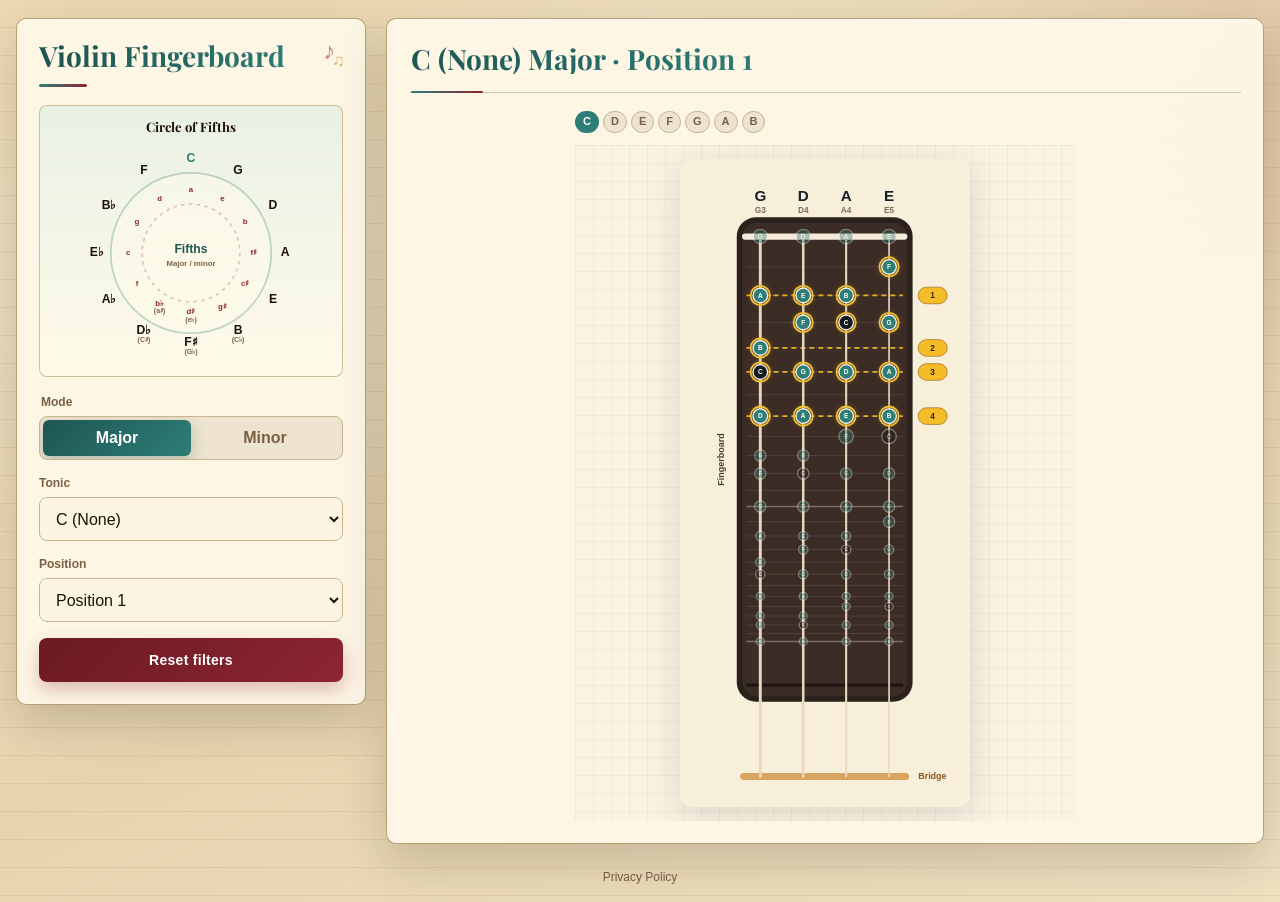
==== commit 6b788b60: "Remove intro text" ====
--- a/en/index.html
+++ b/en/index.html
@@ -23,7 +23,7 @@
     <link rel="icon" href="../favicon.ico" sizes="any">
     <link rel="icon" type="image/svg+xml" href="../assets/favicon.svg">
     <link rel="apple-touch-icon" href="../assets/apple-touch-icon.png">
-    <link rel="stylesheet" href="../styles.css?v=20260704-mini-guide">
+    <link rel="stylesheet" href="../styles.css?v=20260704-no-intro">
     <script src="../app.js?v=20260703-no-x-scroll" defer></script>
     <script type="application/ld+json">
       {
@@ -147,16 +147,8 @@
       </section>
 
       <!-- Reserved ad slot (full-width banner, ~728x90 / responsive). Hidden until traffic justifies running ads. -->
-      <div class="ad-slot ad-slot--banner ad-slot--reserved" aria-hidden="true" data-ad-slot="banner-728x90"></div>
-
-      <section class="learning-guide" aria-label="About this violin fingerboard chart">
-        <p>
-          <strong>Violin Fingerboard Chart</strong> helps you view violin notes, scale patterns,
-          positions, and related keys on one interactive fingerboard.
-        </p>
-      </section>
-
-      <footer class="site-footer">
+      <div class="ad-slot ad-slot--banner ad-slot--reserved" aria-hidden="true" data-ad-slot="banner-728x90"></div>
+<footer class="site-footer">
         <a href="../privacy.html">Privacy Policy</a>
       </footer>
     </main>
--- a/styles.css
+++ b/styles.css
@@ -982,43 +982,7 @@
   }
 
 }
-
-/* ─── Learning Guide / SEO Content ───────────────────────────── */
-.learning-guide {
-  grid-column: 1 / -1;
-  min-width: 0;
-  padding: 10px 14px;
-  border: 1px solid rgba(201, 180, 142, 0.72);
-  border-radius: 8px;
-  background:
-    linear-gradient(180deg, rgba(255, 250, 233, 0.92), rgba(245, 236, 213, 0.82)),
-    var(--panel);
-  color: var(--ink);
-}
-
-.learning-guide p {
-  margin: 0;
-  max-width: 70ch;
-  color: var(--muted);
-  font-size: 13px;
-  line-height: 1.45;
-}
-
-.learning-guide strong {
-  color: var(--teal-dark);
-  font-weight: 900;
-}
-
-@media (max-width: 760px) {
-  .learning-guide {
-    padding: 9px 12px;
-  }
-
-  .learning-guide p {
-    font-size: 12px;
-  }
-}
-
+
 /* ─── Reserved Ad Slots ──────────────────────────────────────────
    Hidden placeholders for future ad placements. To go live:
    remove the "ad-slot--reserved" class from the markup and insert
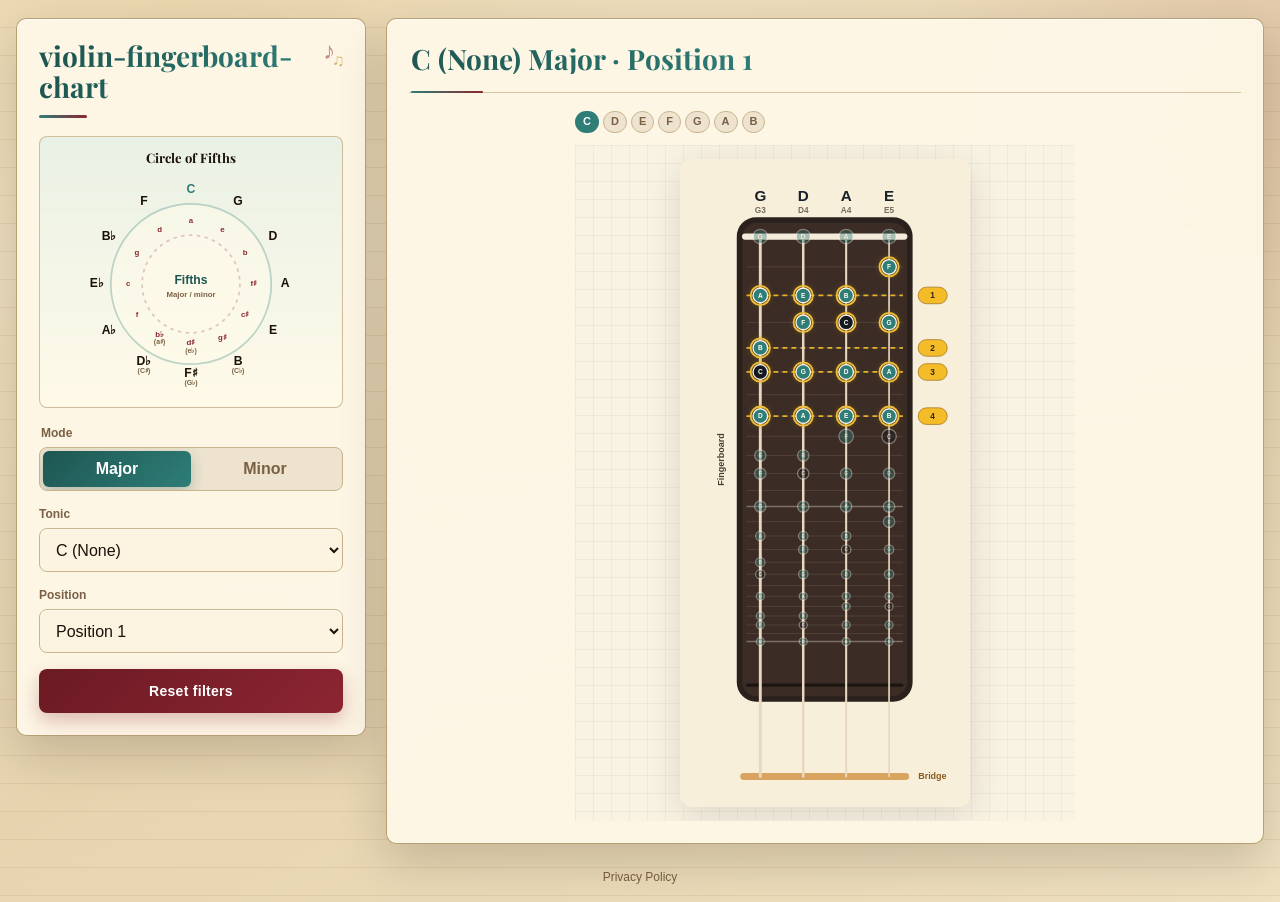
==== commit 349a3d62: "Rename site to violin-fingerboard-chart" ====
--- a/en/index.html
+++ b/en/index.html
@@ -4,12 +4,12 @@
     <meta charset="utf-8">
     <meta name="viewport" content="width=device-width, initial-scale=1">
     <meta name="google-site-verification" content="z76xjxY6kRkKO2FdSqYmMXT2T0Ag-CoBl6Cyi8DQak0" />
-    <title>Violin Fingerboard Chart · Position Map · Circle of Fifths</title>
+    <title>violin-fingerboard-chart</title>
     <meta name="description" content="Free interactive violin fingerboard chart for notes, scales, keys, positions, and the circle of fifths. Choose a key and position to see scale patterns on the violin fingerboard.">
     <link rel="canonical" href="https://xiaoxiao0413.github.io/violin-fingerboard-map/">
     <link rel="alternate" hreflang="en" href="https://xiaoxiao0413.github.io/violin-fingerboard-map/">
     <link rel="alternate" hreflang="x-default" href="https://xiaoxiao0413.github.io/violin-fingerboard-map/">
-    <meta property="og:title" content="Violin Fingerboard Chart · Position Map · Circle of Fifths">
+    <meta property="og:title" content="violin-fingerboard-chart">
     <meta property="og:description" content="Free interactive violin fingerboard chart for notes, scales, keys, positions, and the circle of fifths.">
     <meta property="og:type" content="website">
     <meta property="og:url" content="https://xiaoxiao0413.github.io/violin-fingerboard-map/">
@@ -17,7 +17,7 @@
     <meta property="og:image:width" content="1200">
     <meta property="og:image:height" content="630">
     <meta name="twitter:card" content="summary_large_image">
-    <meta name="twitter:title" content="Violin Fingerboard Chart · Position Map · Circle of Fifths">
+    <meta name="twitter:title" content="violin-fingerboard-chart">
     <meta name="twitter:description" content="Free interactive violin fingerboard chart for notes, scales, keys, positions, and the circle of fifths.">
     <meta name="twitter:image" content="https://xiaoxiao0413.github.io/violin-fingerboard-map/assets/og-image.png">
     <link rel="icon" href="../favicon.ico" sizes="any">
@@ -29,7 +29,7 @@
       {
         "@context": "https://schema.org",
         "@type": "WebApplication",
-        "name": "Violin Fingerboard Chart",
+        "name": "violin-fingerboard-chart",
         "url": "https://xiaoxiao0413.github.io/violin-fingerboard-map/",
         "applicationCategory": "EducationalApplication",
         "operatingSystem": "Any",
@@ -61,7 +61,7 @@
     <main class="app-shell">
       <section class="control-panel" aria-labelledby="app-title">
         <div class="brand-block">
-          <h1 id="app-title" data-i18n="appTitle">Violin Fingerboard</h1>
+          <h1 id="app-title" data-i18n="appTitle">violin-fingerboard-chart</h1>
         </div>
 
         <section class="fifths-wheel" aria-labelledby="fifths-title">
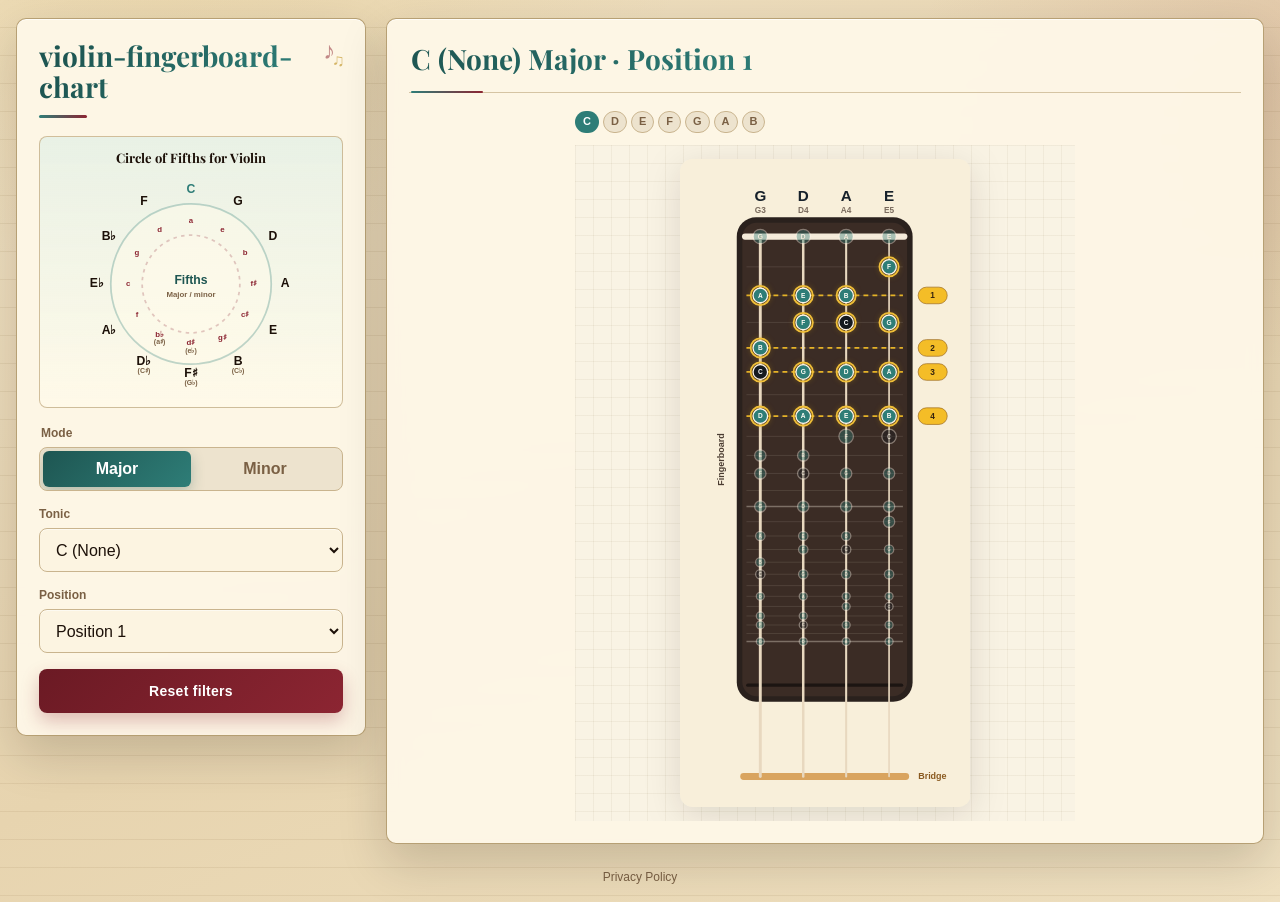
==== commit 18e9ae85: "Improve non-visual SEO metadata" ====
--- a/en/index.html
+++ b/en/index.html
@@ -5,36 +5,59 @@
     <meta name="viewport" content="width=device-width, initial-scale=1">
     <meta name="google-site-verification" content="z76xjxY6kRkKO2FdSqYmMXT2T0Ag-CoBl6Cyi8DQak0" />
     <title>violin-fingerboard-chart</title>
-    <meta name="description" content="Free interactive violin fingerboard chart for notes, scales, keys, positions, and the circle of fifths. Choose a key and position to see scale patterns on the violin fingerboard.">
-    <link rel="canonical" href="https://xiaoxiao0413.github.io/violin-fingerboard-map/">
-    <link rel="alternate" hreflang="en" href="https://xiaoxiao0413.github.io/violin-fingerboard-map/">
-    <link rel="alternate" hreflang="x-default" href="https://xiaoxiao0413.github.io/violin-fingerboard-map/">
+    <meta name="description" content="Free interactive violin fingerboard chart for finding violin notes, scale patterns, key signatures, positions, and circle of fifths relationships.">
+    <link rel="canonical" href="https://xiaoxiao0413.github.io/violin-fingerboard-chart/">
+    <link rel="alternate" hreflang="en" href="https://xiaoxiao0413.github.io/violin-fingerboard-chart/">
+    <link rel="alternate" hreflang="x-default" href="https://xiaoxiao0413.github.io/violin-fingerboard-chart/">
     <meta property="og:title" content="violin-fingerboard-chart">
-    <meta property="og:description" content="Free interactive violin fingerboard chart for notes, scales, keys, positions, and the circle of fifths.">
+    <meta property="og:description" content="Free interactive violin fingerboard chart for finding violin notes, scale patterns, key signatures, positions, and circle of fifths relationships.">
     <meta property="og:type" content="website">
-    <meta property="og:url" content="https://xiaoxiao0413.github.io/violin-fingerboard-map/">
-    <meta property="og:image" content="https://xiaoxiao0413.github.io/violin-fingerboard-map/assets/og-image.png">
+    <meta property="og:url" content="https://xiaoxiao0413.github.io/violin-fingerboard-chart/">
+    <meta property="og:image" content="https://xiaoxiao0413.github.io/violin-fingerboard-chart/assets/og-image.png">
     <meta property="og:image:width" content="1200">
     <meta property="og:image:height" content="630">
+    <meta property="og:image:alt" content="Interactive violin fingerboard chart showing notes, scale patterns, positions, and circle of fifths keys.">
     <meta name="twitter:card" content="summary_large_image">
     <meta name="twitter:title" content="violin-fingerboard-chart">
-    <meta name="twitter:description" content="Free interactive violin fingerboard chart for notes, scales, keys, positions, and the circle of fifths.">
-    <meta name="twitter:image" content="https://xiaoxiao0413.github.io/violin-fingerboard-map/assets/og-image.png">
+    <meta name="twitter:description" content="Free interactive violin fingerboard chart for finding violin notes, scale patterns, key signatures, positions, and circle of fifths relationships.">
+    <meta name="twitter:image" content="https://xiaoxiao0413.github.io/violin-fingerboard-chart/assets/og-image.png">
+    <meta name="twitter:image:alt" content="Interactive violin fingerboard chart showing notes, scale patterns, positions, and circle of fifths keys.">
     <link rel="icon" href="../favicon.ico" sizes="any">
     <link rel="icon" type="image/svg+xml" href="../assets/favicon.svg">
     <link rel="apple-touch-icon" href="../assets/apple-touch-icon.png">
     <link rel="stylesheet" href="../styles.css?v=20260704-no-intro">
-    <script src="../app.js?v=20260703-no-x-scroll" defer></script>
+    <script src="../app.js?v=20260705-seo" defer></script>
     <script type="application/ld+json">
       {
         "@context": "https://schema.org",
         "@type": "WebApplication",
         "name": "violin-fingerboard-chart",
-        "url": "https://xiaoxiao0413.github.io/violin-fingerboard-map/",
+        "url": "https://xiaoxiao0413.github.io/violin-fingerboard-chart/",
         "applicationCategory": "EducationalApplication",
         "operatingSystem": "Any",
-        "description": "Free interactive violin fingerboard chart for notes, scales, keys, positions, and the circle of fifths.",
-        "inLanguage": "en",
+        "description": "Free interactive violin fingerboard chart for finding violin notes, scale patterns, key signatures, positions, and circle of fifths relationships.",
+        "keywords": "violin fingerboard chart, violin notes chart, violin scale chart, violin positions, circle of fifths violin",
+        "educationalUse": "Music practice",
+        "learningResourceType": "Interactive chart",
+        "featureList": [
+          "Find violin notes on the fingerboard",
+          "View major and minor scale patterns",
+          "Compare positions and related keys with the circle of fifths"
+        ],
+        "about": [
+          {
+            "@type": "Thing",
+            "name": "Violin fingerboard notes"
+          },
+          {
+            "@type": "Thing",
+            "name": "Violin scales"
+          },
+          {
+            "@type": "Thing",
+            "name": "Circle of fifths"
+          }
+        ],        "inLanguage": "en",
         "isAccessibleForFree": true,
         "offers": {
           "@type": "Offer",
@@ -66,7 +89,7 @@
 
         <section class="fifths-wheel" aria-labelledby="fifths-title">
           <h2 id="fifths-title" data-i18n="circleTitle">Circle of Fifths for Violin</h2>
-          <svg class="fifths-svg" viewBox="0 0 250 250" role="img" aria-label="Circle of Fifths">
+          <svg class="fifths-svg" viewBox="0 0 250 250" role="img" aria-label="Circle of Fifths for violin keys">
             <circle class="fifths-ring" cx="125" cy="125" r="92" />
             <circle class="fifths-inner-ring" cx="125" cy="125" r="56" />
             <g class="fifths-major">
